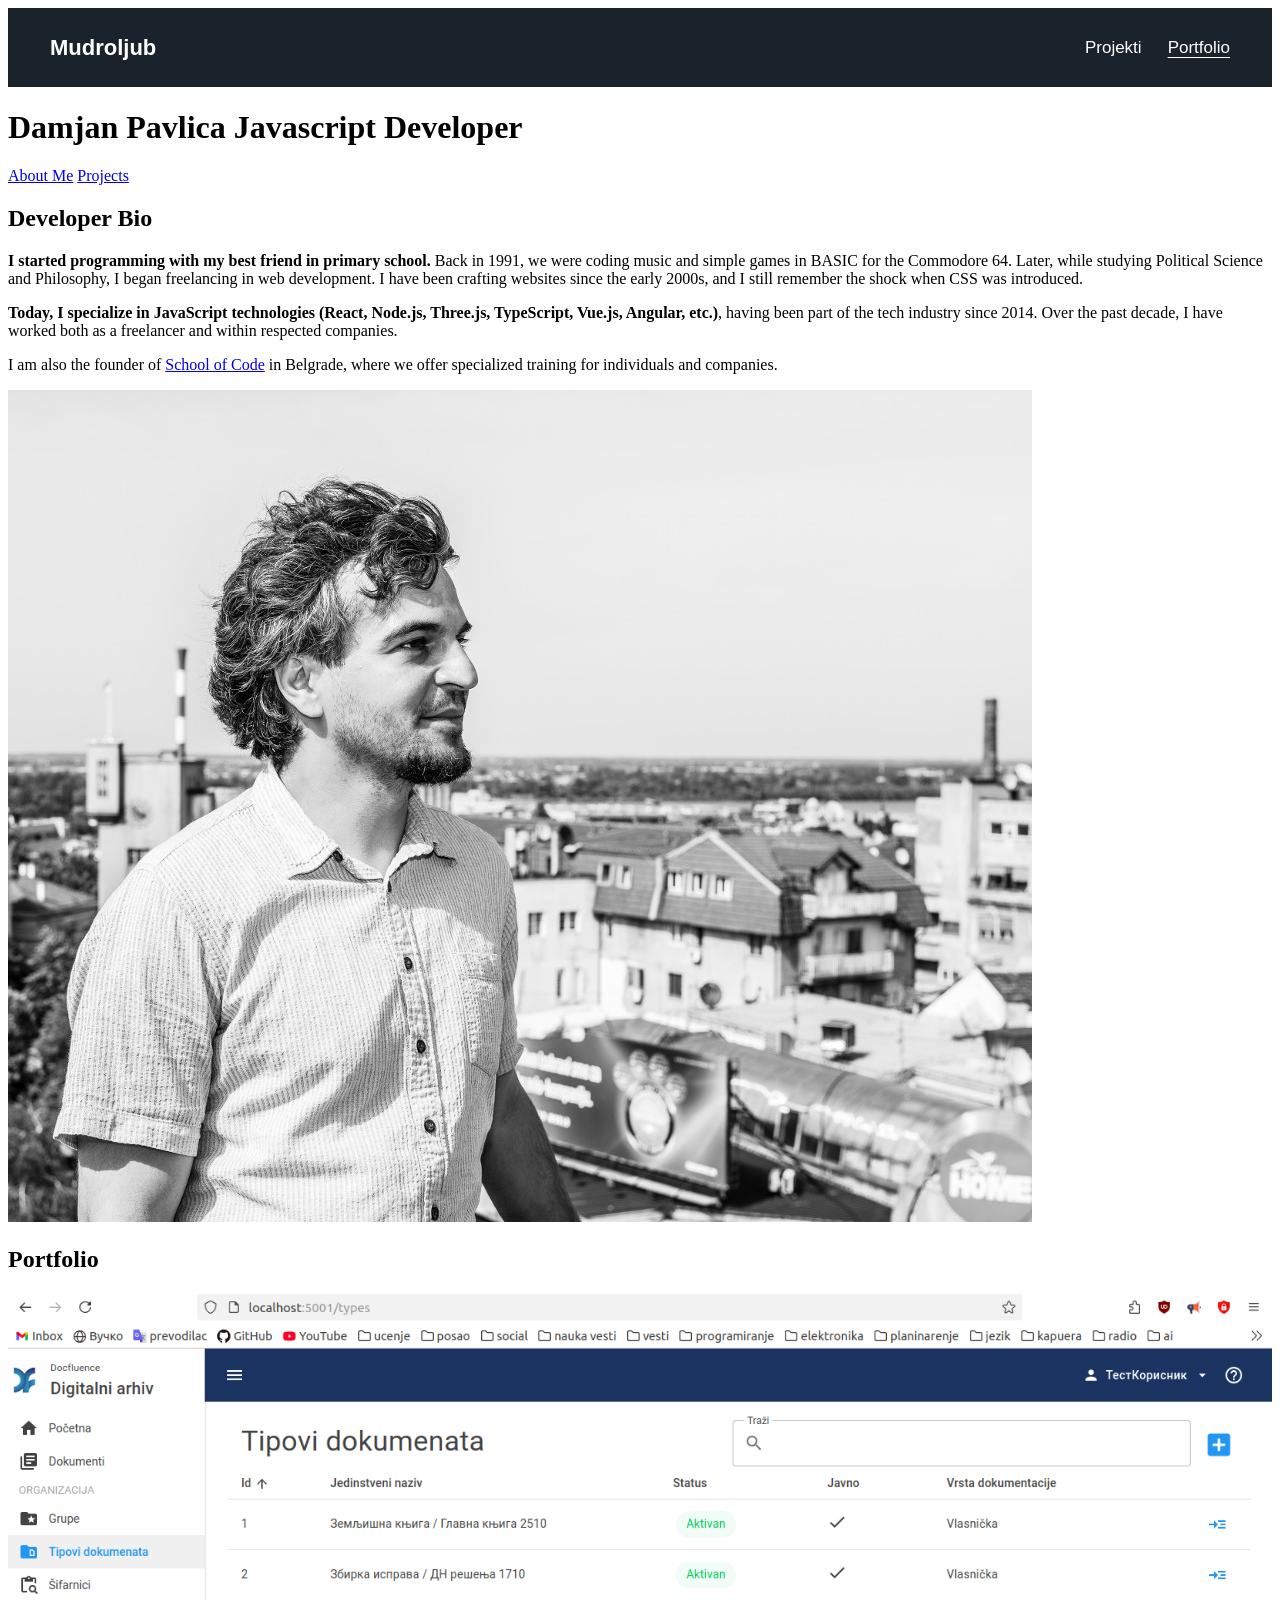
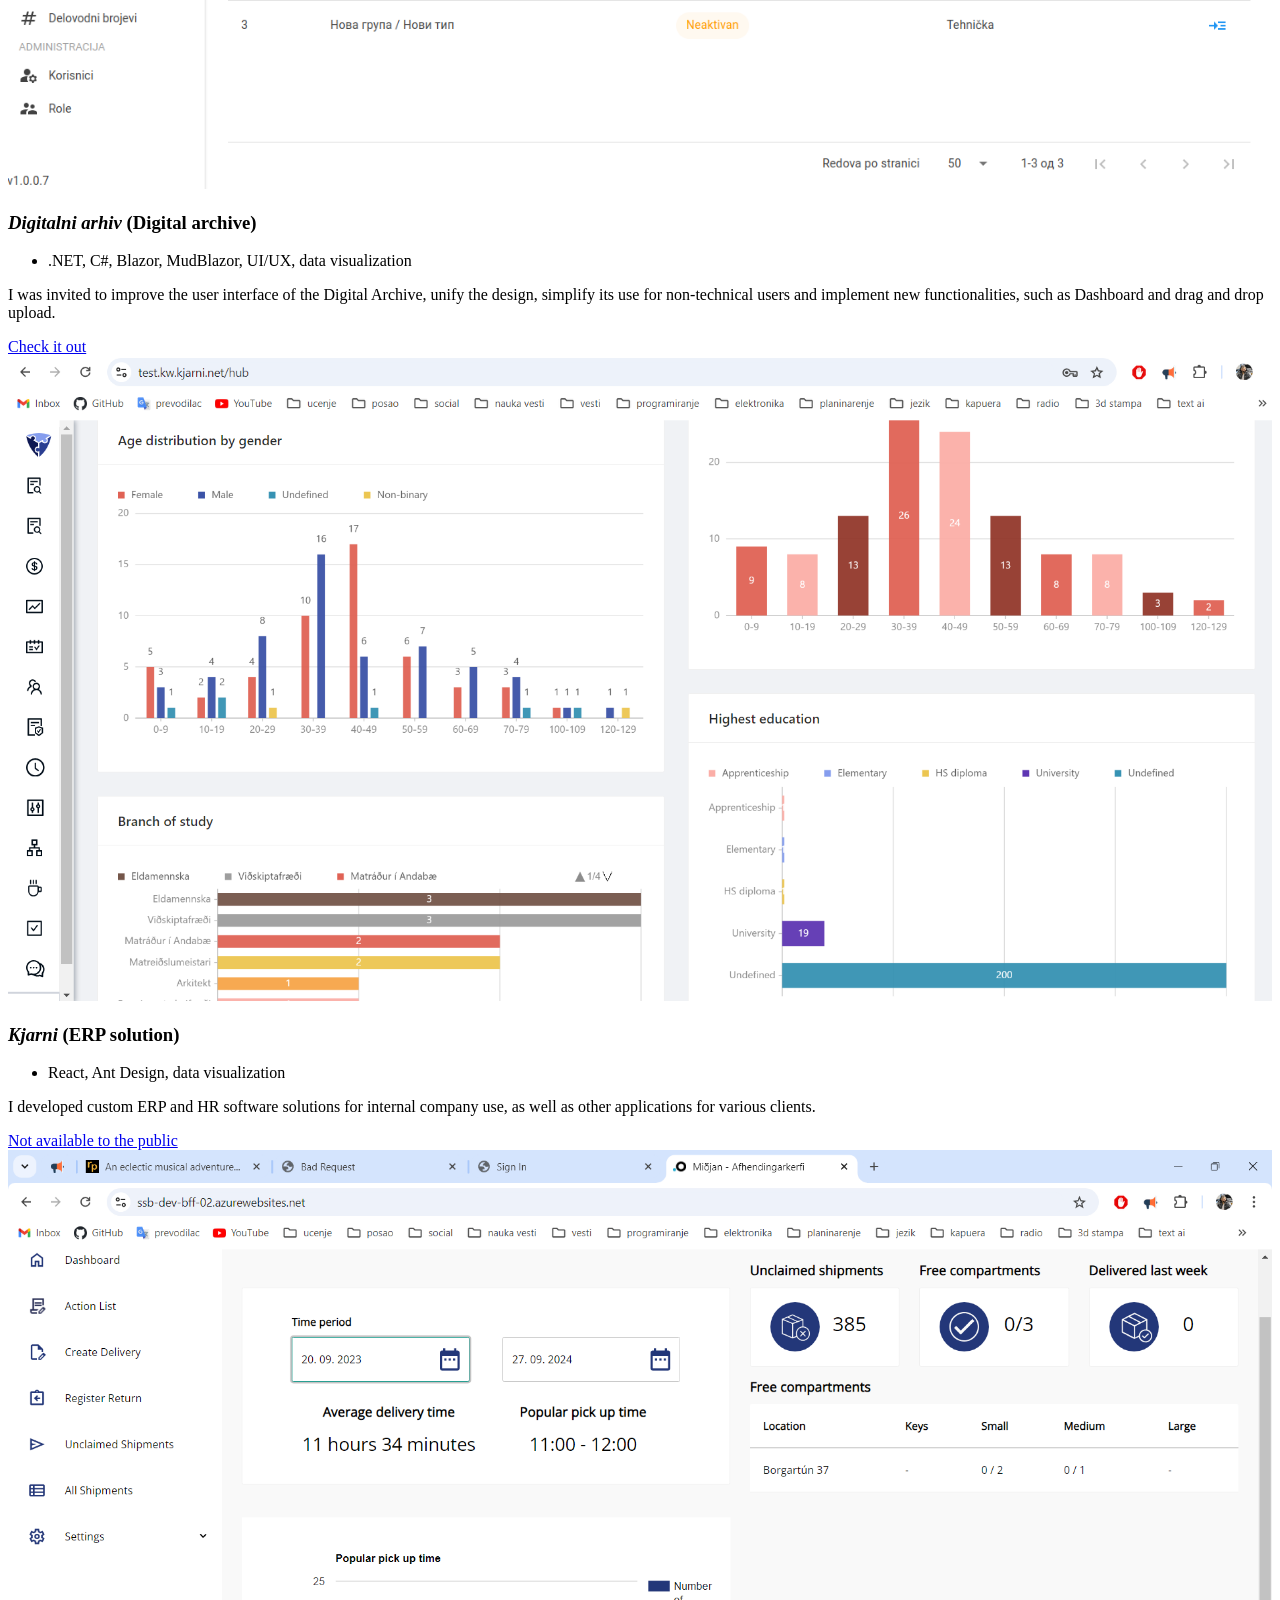
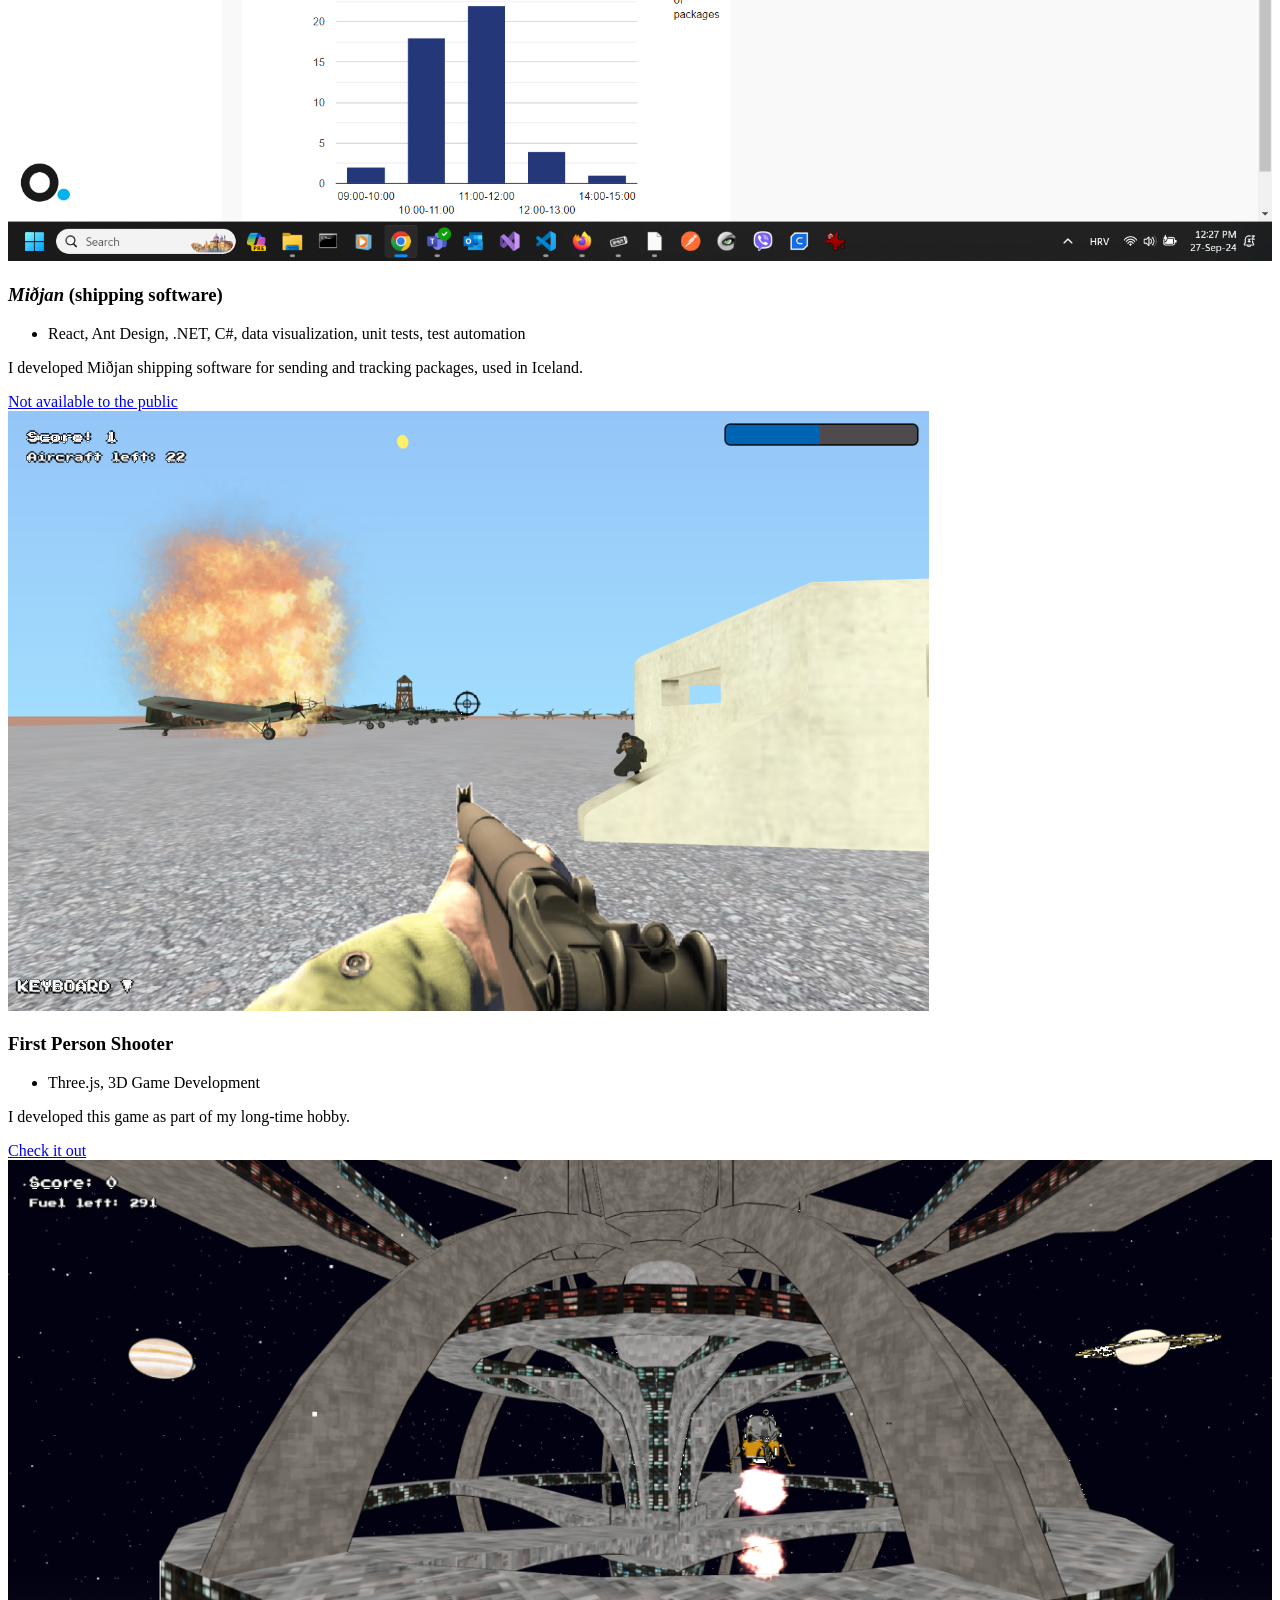
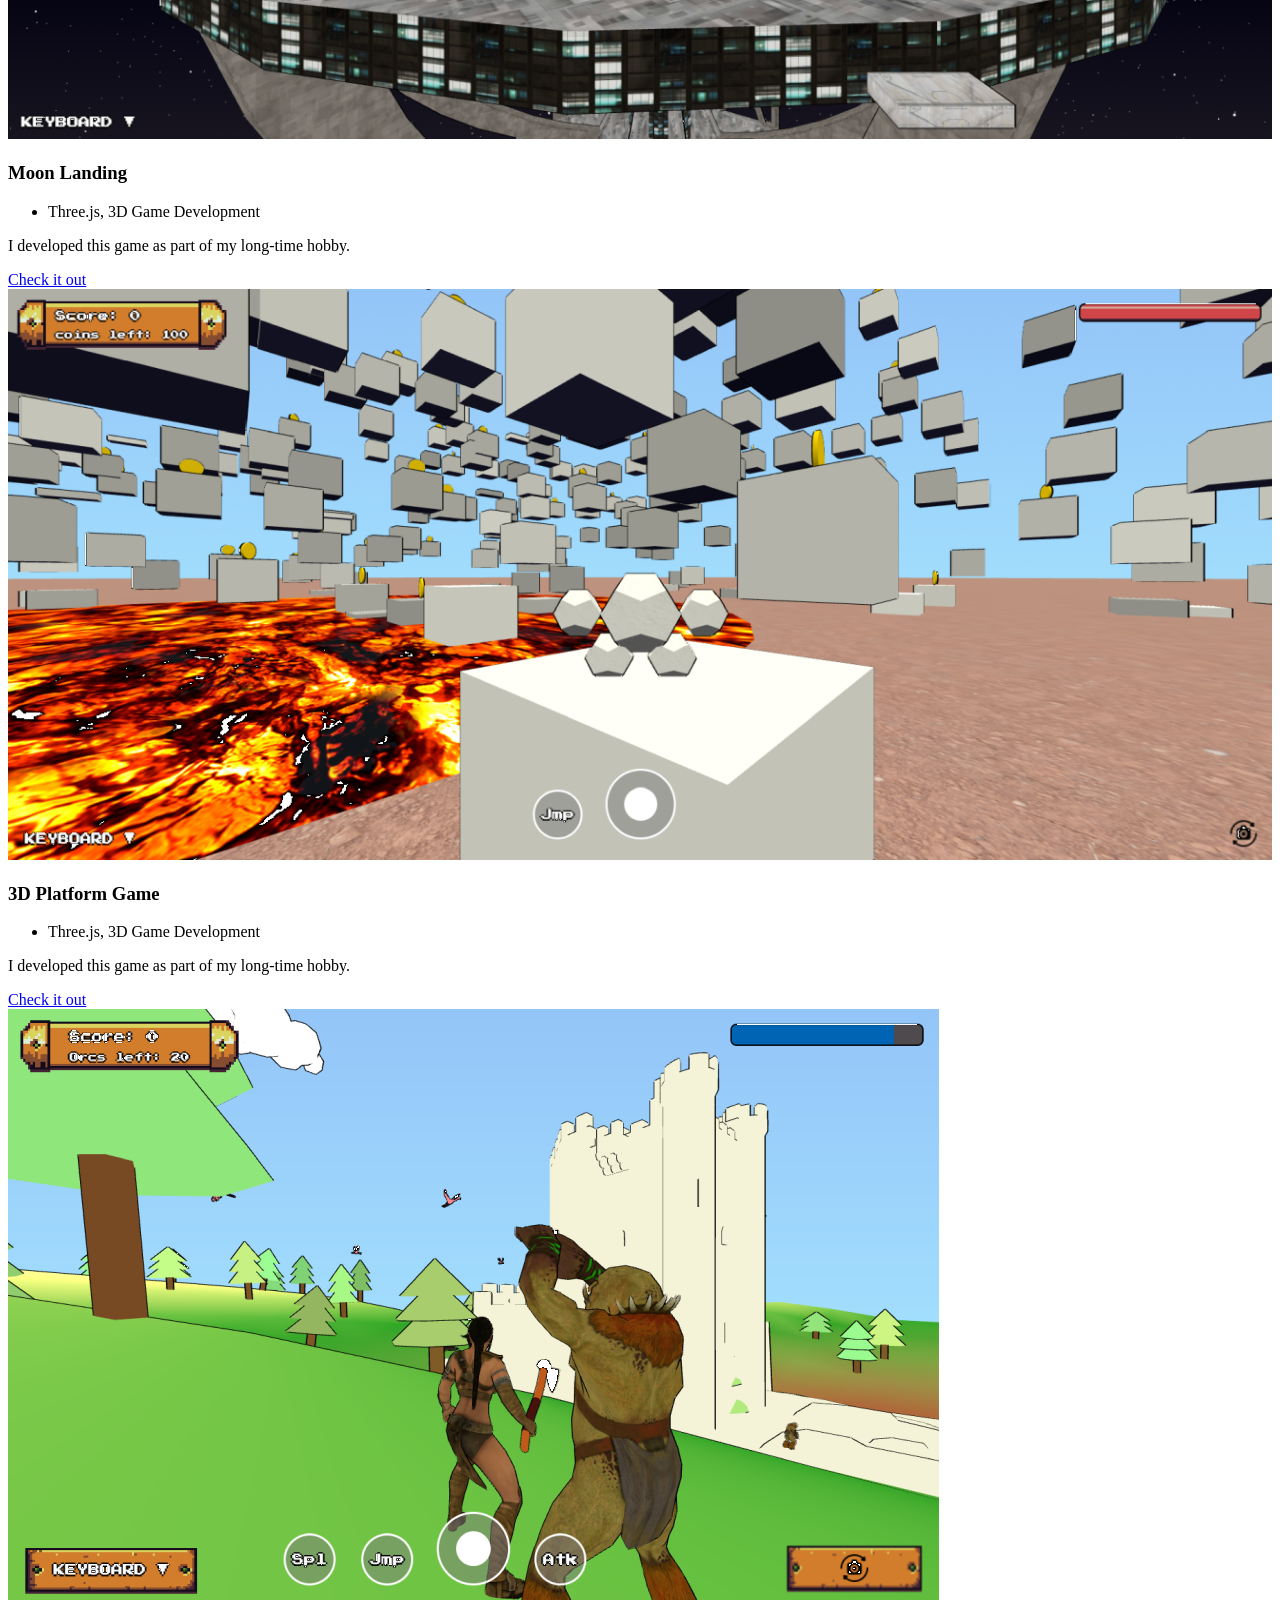
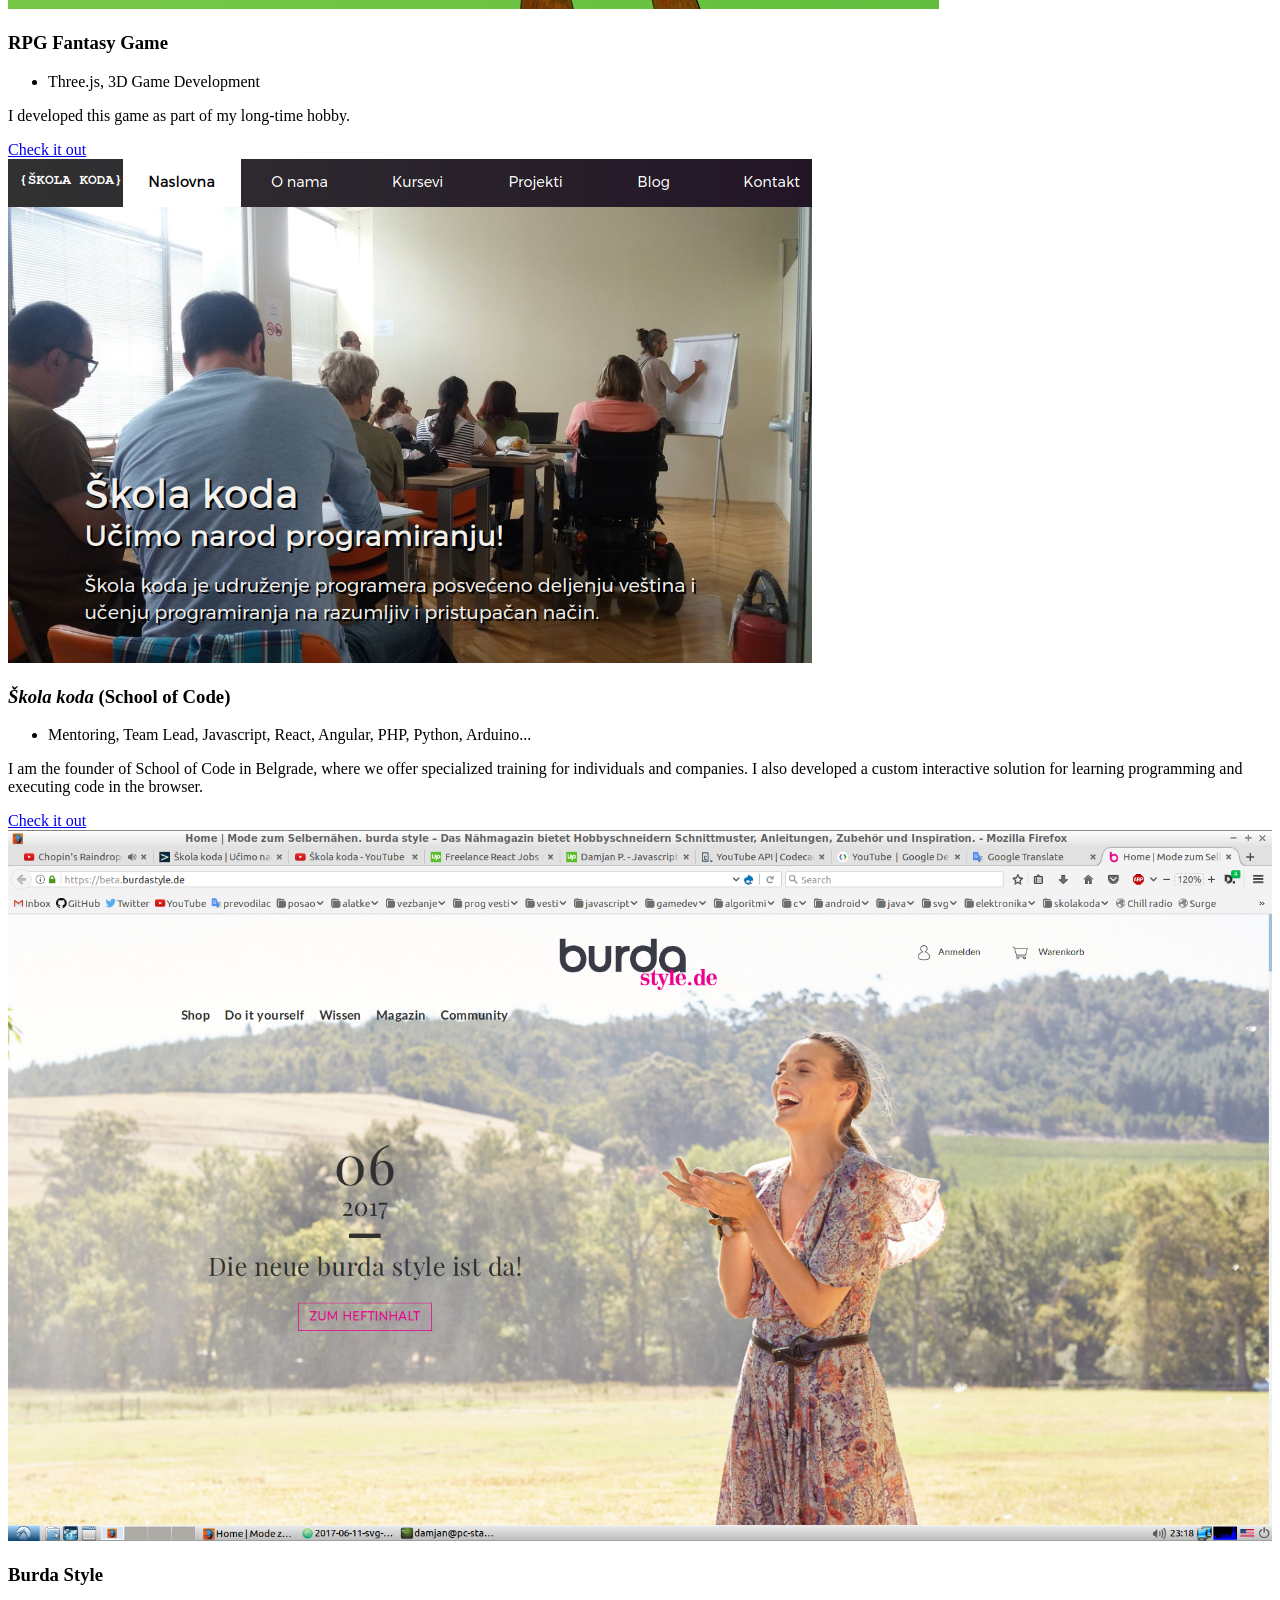
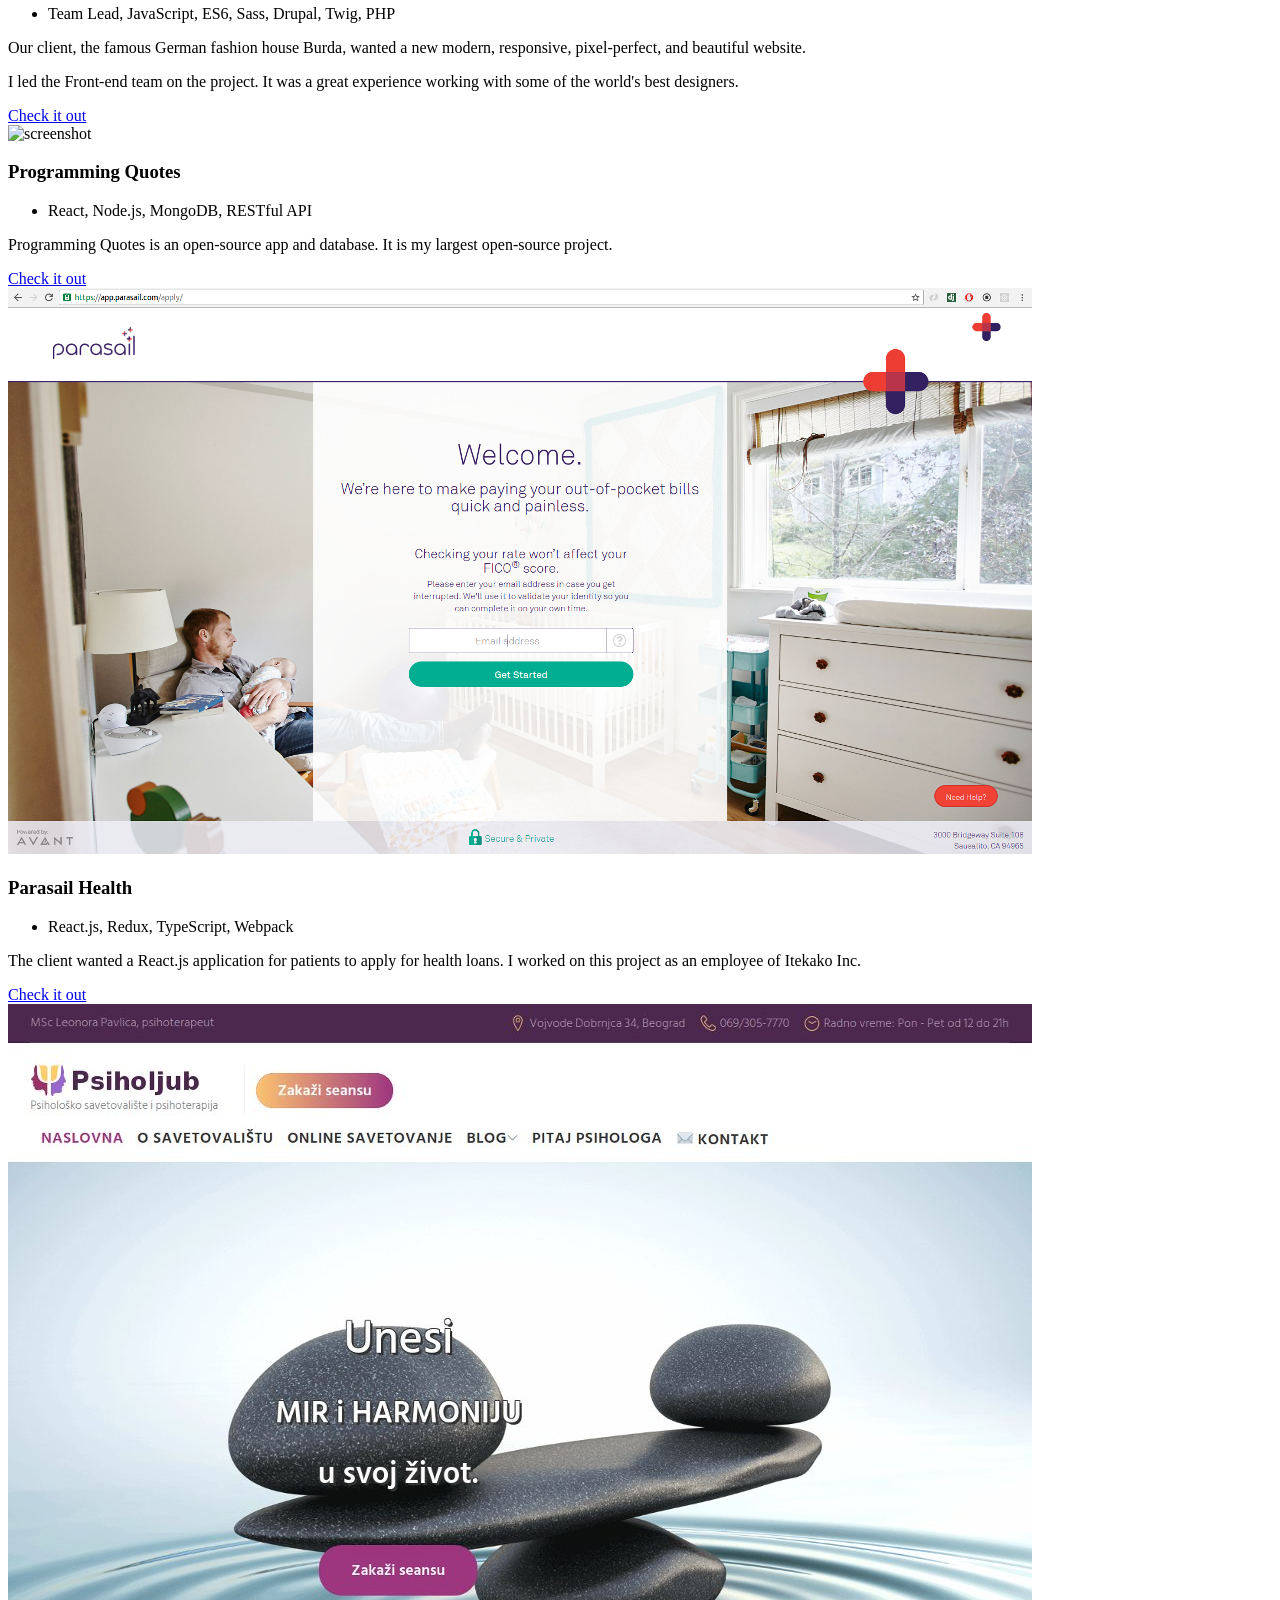
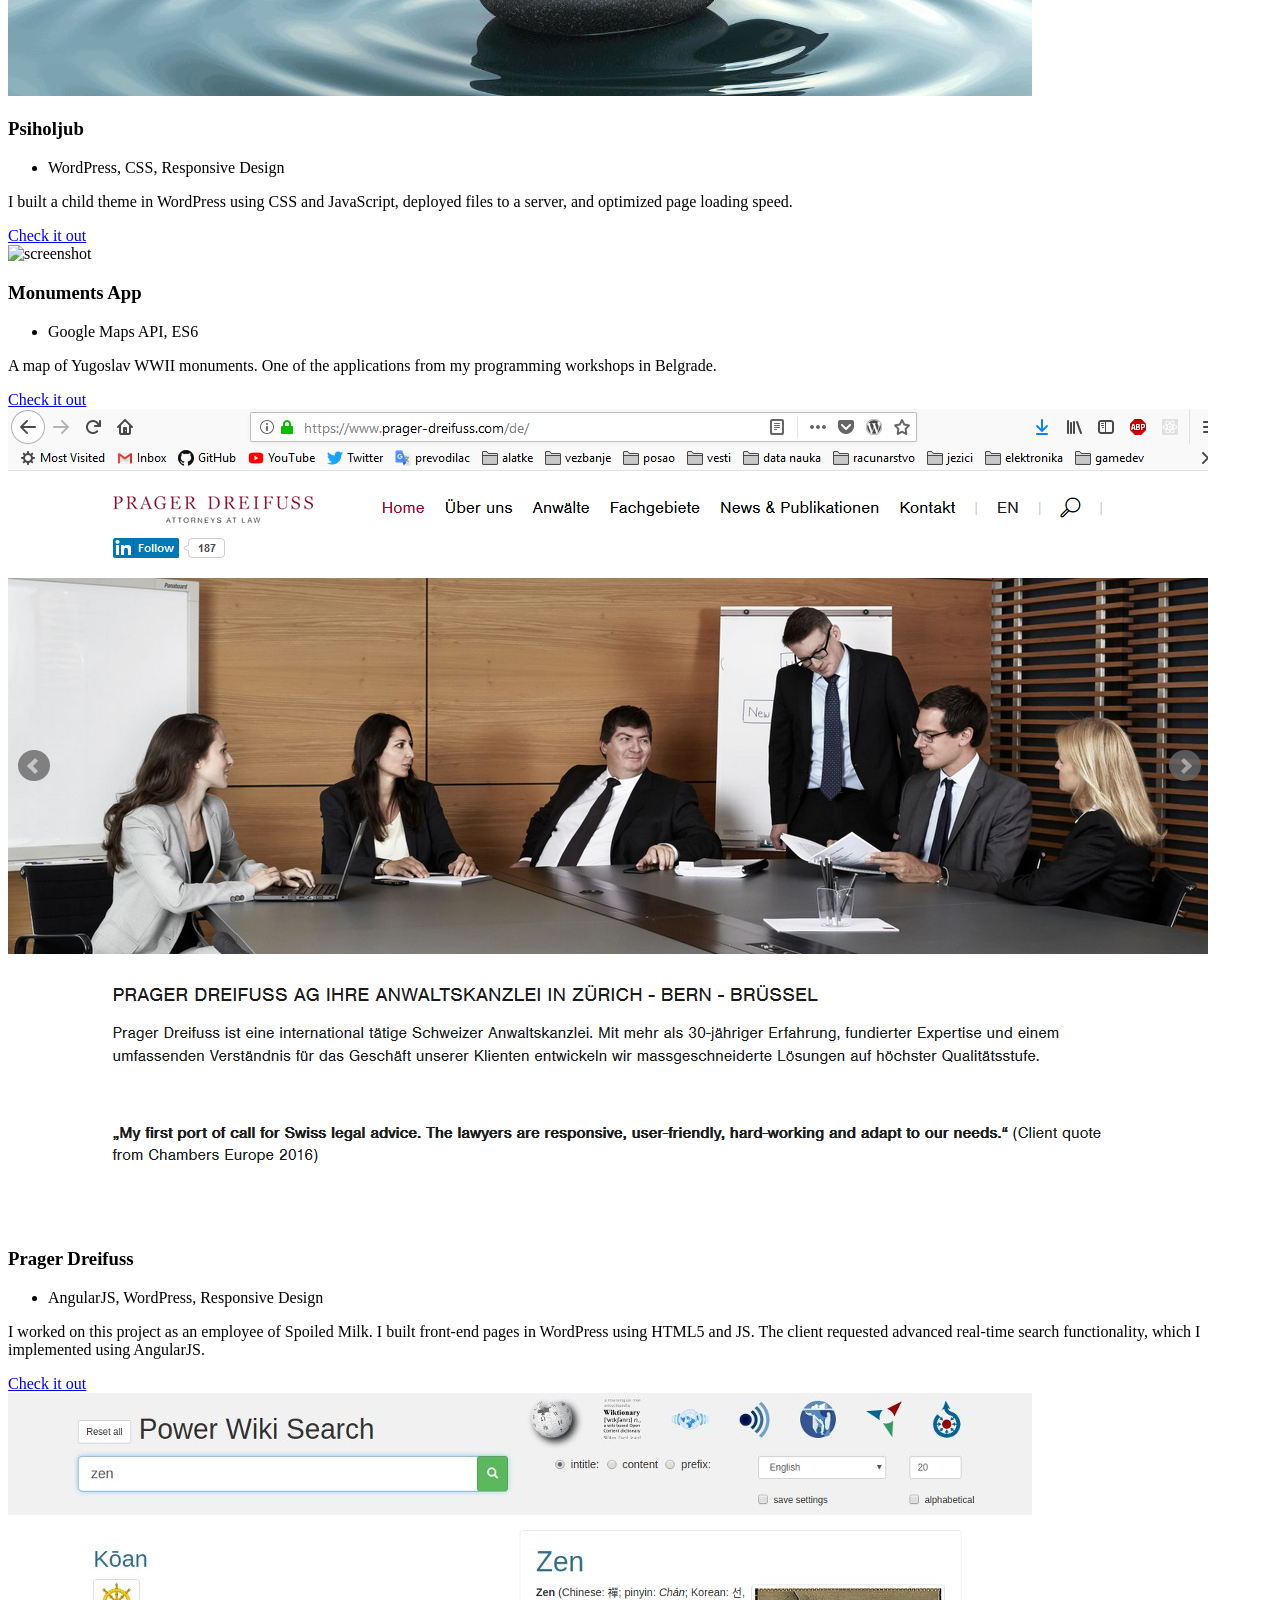
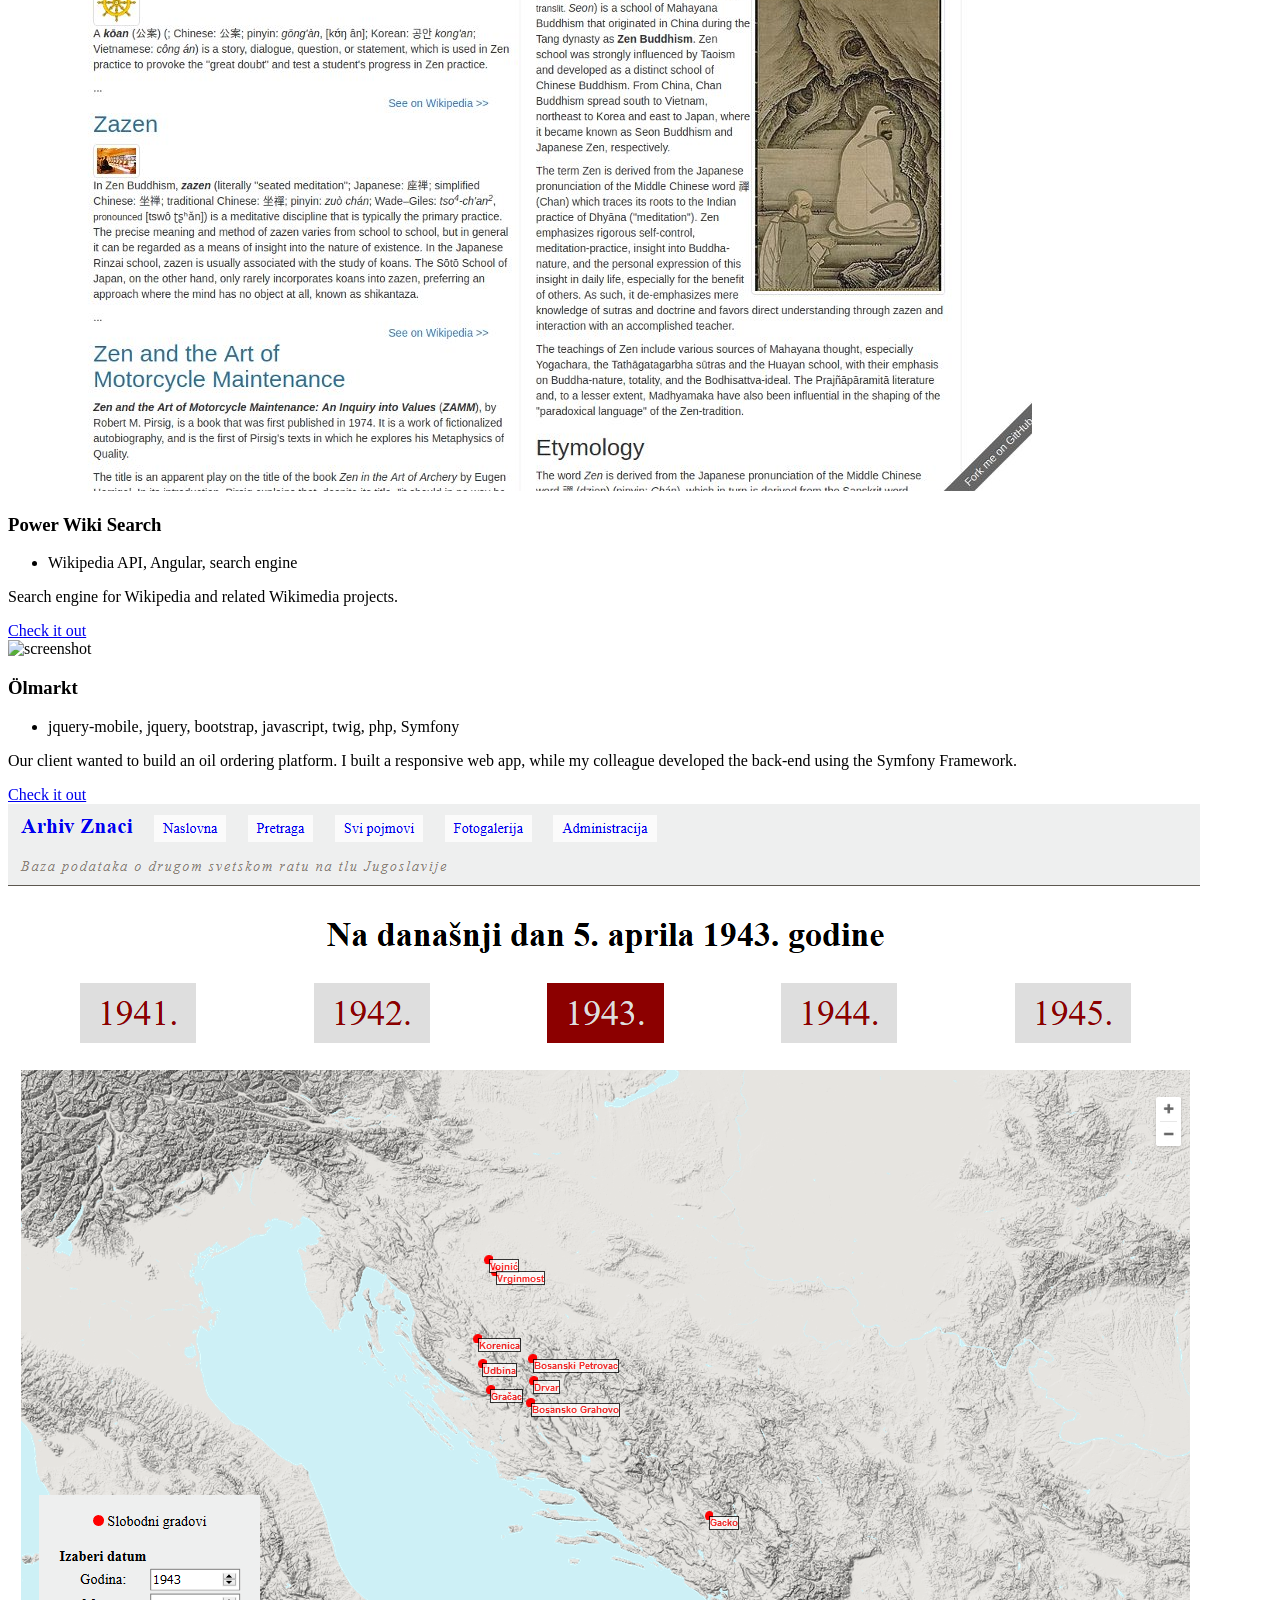
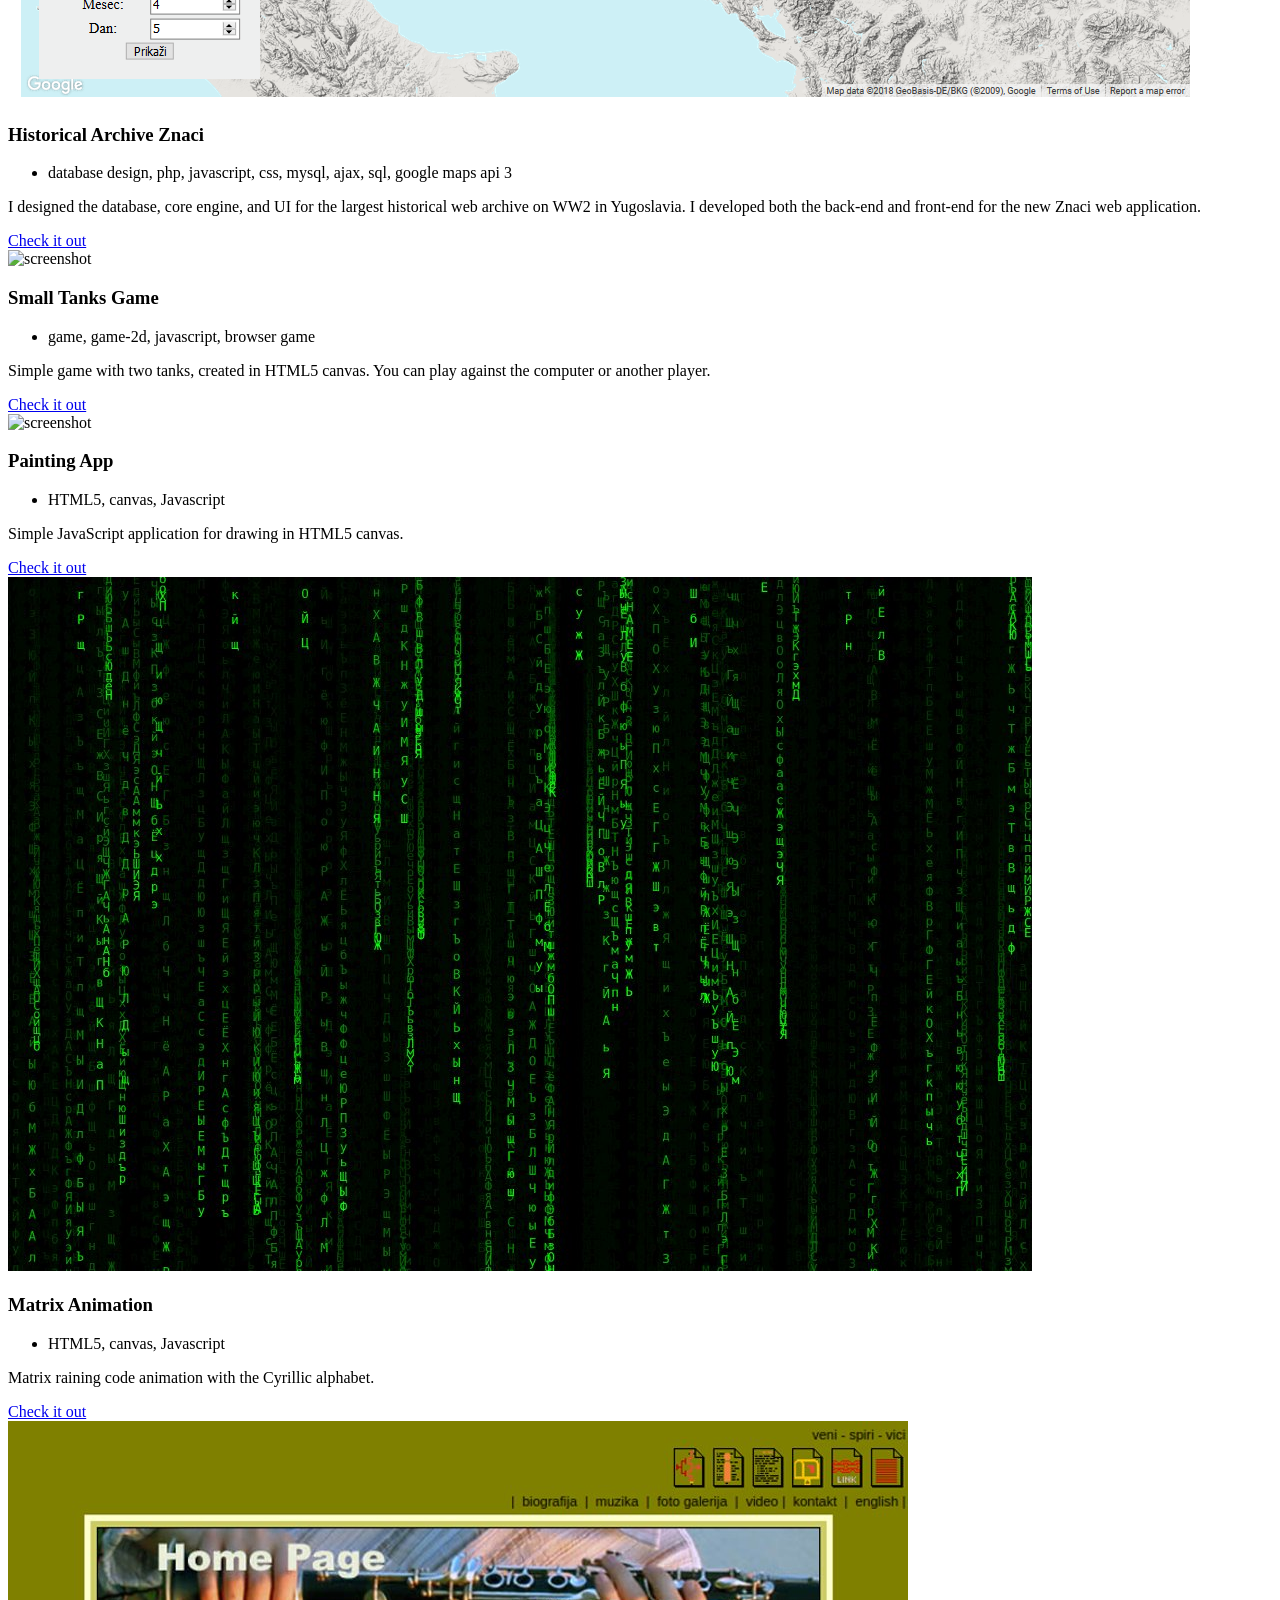
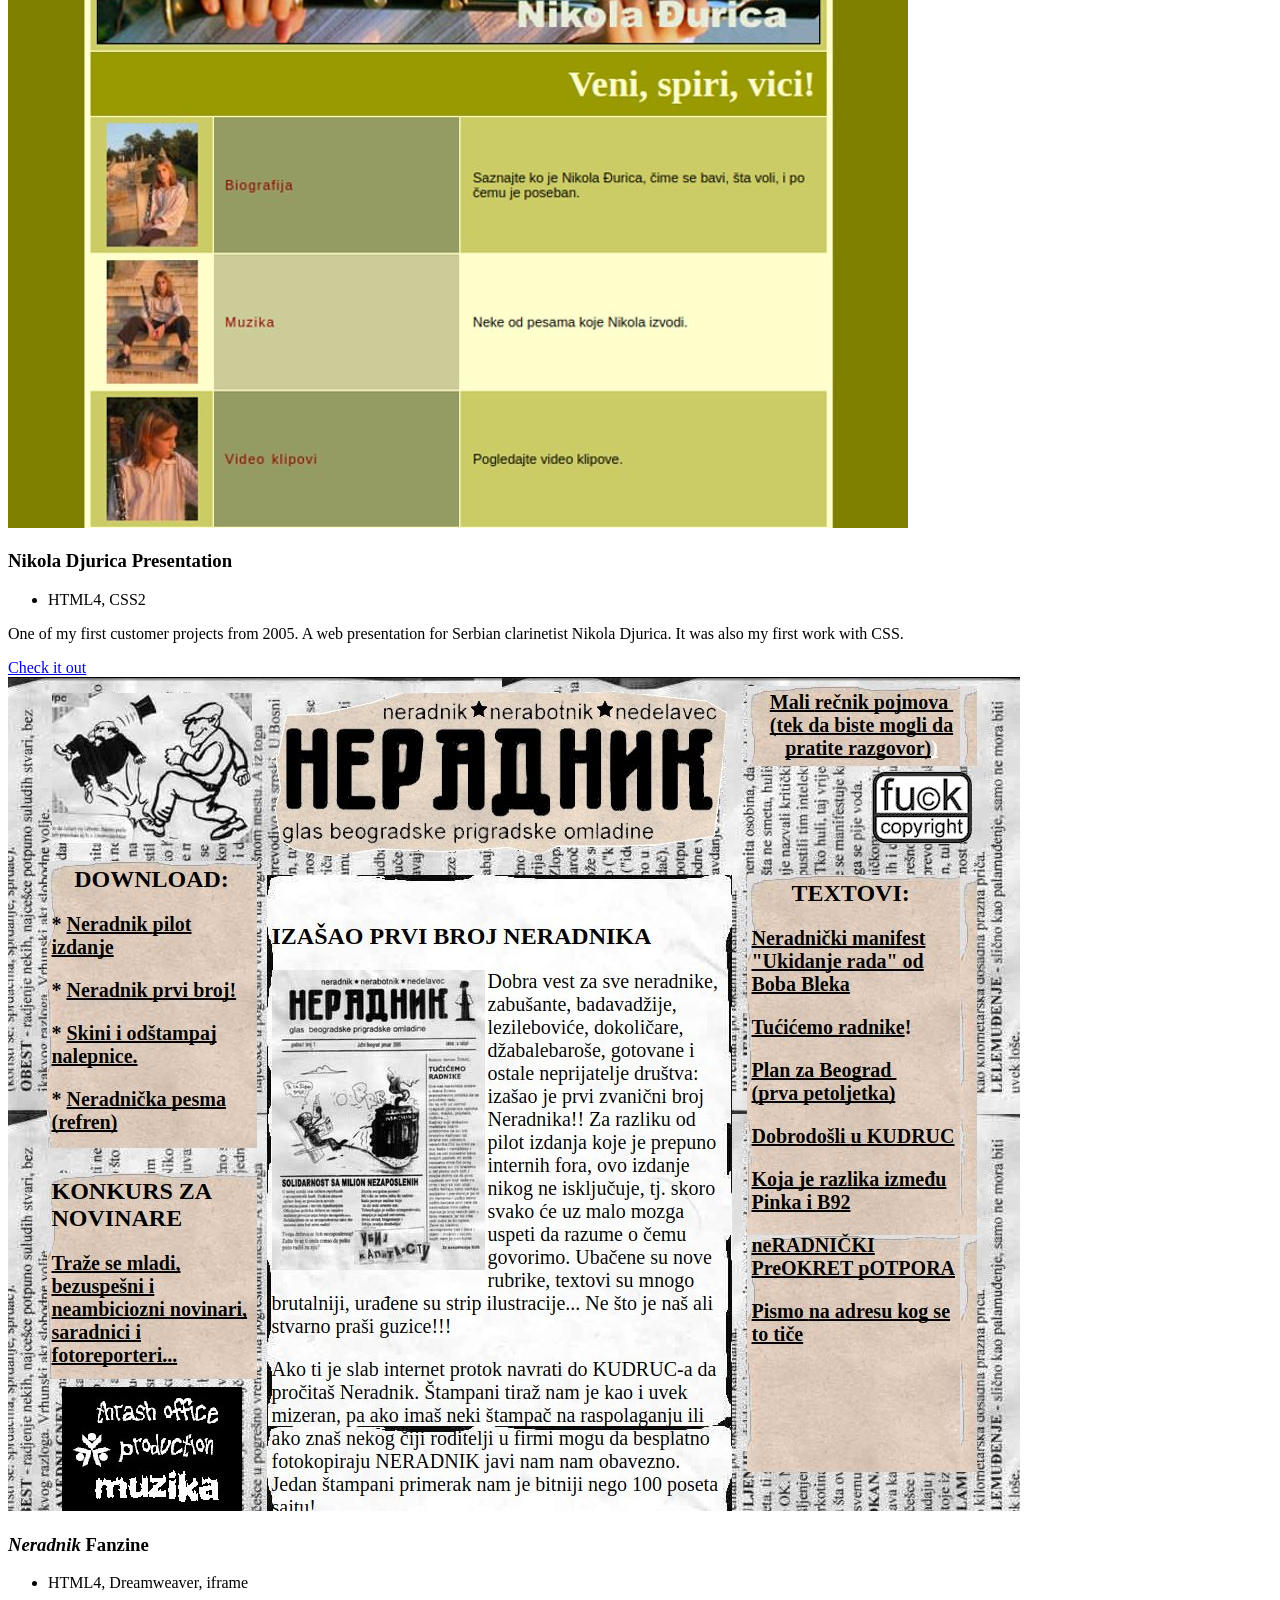
==== portfolio.html @ 50acb92e "pomalo" ====
<!DOCTYPE html>
<html lang="en">
<head>
  <meta charset="utf-8">
  <meta http-equiv="X-UA-Compatible" content="IE=edge">
  <meta name="viewport" content="width=device-width, initial-scale=1">
  <meta property="og:image" content="screen.jpg" />

  <title>Damjan Pavlica portfolio</title>
  <meta name="description" content="Damjan Pavlica Web Developer portfolio">

  <link rel="stylesheet" href="assets/css/main.css">
  <link rel="stylesheet" href="assets/css/site.css">
</head>
<body>
  <a class="skip-link" href="#about">Skip to content</a>
  <header class="site-header">
    <div class="header-inner">
      <a class="site-name" href="index.html">Mudroljub</a>
      <nav aria-label="Glavna navigacija">
        <a href="index.html">Projekti</a>
        <a href="portfolio.html" aria-current="page">Portfolio</a>
      </nav>
    </div>
  </header>
<div id="particles-js">
  <div class="header">
      <h1>
        <span class="site-title">Damjan Pavlica</span>
        <span class="site-description">Javascript Developer</span>
      </h1>
      <div class="header-icons">
        <a aria-label="Send email" href="mailto:mudroljub&#64;gmail.com"><i class="icon fa fa-envelope"></i></a>
        <a aria-label="Linkedin profile" target="_blank" href="https://www.linkedin.com/in/damjanpavlica/" rel="noopener noreferrer"><i class="icon fa fa-linkedin" aria-hidden="true"></i></a>
        <a aria-label="My Github" target="_blank" href="https://github.com/mudroljub" rel="noopener noreferrer"><i class="icon fa fa-github-alt" aria-hidden="true"></i></a>
      </div>
      <div class="header-links">
        <a class="link" href="#about" data-scroll>About Me</a>
        <a class="link" href="#projects" data-scroll>Projects</a>
      </div>
  </div>
  <a class="down" href="#about" data-scroll><i class="icon fa fa-chevron-down" aria-hidden="true"></i></a>
</div>
<section id="about">
<div class="user-details">
  <h1>Developer Bio</h1>

  <p><b>I started programming with my best friend in primary school.</b> Back in 1991, we were coding music and simple games in BASIC for the Commodore 64. Later, while studying Political Science and Philosophy, I began freelancing in web development. I have been crafting websites since the early 2000s, and I still remember the shock when CSS was introduced.</p>

  <p><b>Today, I specialize in JavaScript technologies (React, Node.js, Three.js, TypeScript, Vue.js, Angular, etc.)</b>, having been part of the tech industry since 2014. Over the past decade, I have worked both as a freelancer and within respected companies.</p>

  <p>I am also the founder of <a href="https://skolakoda.github.io/" target="_blank" rel="noopener noreferrer">School of Code</a> in Belgrade, where we offer specialized training for individuals and companies.</p>

  <img class="img-about" alt="Damjan Pavlica" src="assets/img/damjan-pavlica.jpg" />
</div>
</section>
<section id="projects">
<div class="user-details">
  <h1>Portfolio</h1>
  <style>
    img {
      max-width: 100%;
    }
  </style>
</div>

<div class="user-projects">
  <div class="images-left">
    <img alt="screenshot" src="assets/img/digitalni-arhiv.png" />
  </div>
  <div class="contents-right">
    <h3><i>Digitalni arhiv</i> (Digital archive)</h3>
    <ul>
      <li>.NET, C#, Blazor, MudBlazor, UI/UX, data visualization</li>
    </ul>
    <p>I was invited to improve the user interface of the Digital Archive, unify the design, simplify its use for non-technical users and implement new functionalities, such as Dashboard and drag and drop upload.</p>
    <a class="project-link" href="#">Check it out</a>
  </div>
</div>

<div class="user-projects">
  <div class="images-right">
    <img alt="screenshot" src="assets/img/kjarni.png" />
  </div>
  <div class="contents">
    <h3><i>Kjarni</i> (ERP solution)</h3>
    <ul>
      <li>React, Ant Design, data visualization</li>
    </ul>
    <p>I developed custom ERP and HR software solutions for internal company use, as well as other applications for various clients.</p>
    <a class="project-link" href="https://docfluence.azurewebsites.net/" target="_blank" rel="noopener noreferrer">Not available to the public</a>
  </div>
</div>

<div class="user-projects">
  <div class="images-left">
    <img alt="screenshot" src="assets/img/midjan.png" />
  </div>
  <div class="contents-right">
    <h3><i>Miðjan</i> (shipping software)</h3>
    <ul>
      <li>React, Ant Design, .NET, C#, data visualization, unit tests, test automation</li>
    </ul>
    <p>I developed Miðjan shipping software for sending and tracking packages, used in Iceland.</p>
    <a class="project-link" href="#">Not available to the public</a>
  </div>
</div>

<div class="user-projects">
  <div class="images-right">
    <img alt="screenshot" src="assets/img/fps-airport.png" />
  </div>
  <div class="contents">
    <h3>First Person Shooter</h3>
    <ul>
      <li>Three.js, 3D Game Development</li>
    </ul>
    <p>I developed this game as part of my long-time hobby.</p>
    <a class="project-link" href="https://create-3d-worlds.github.io/examples/80-scenes/fps-airport/" target="_blank" rel="noopener noreferrer">Check it out</a>
  </div>
</div>

<div class="user-projects">
  <div class="images-left">
    <img alt="screenshot" src="assets/img/moon-landing.png" />
  </div>
  <div class="contents-right">
    <h3>Moon Landing</h3>
    <ul>
      <li>Three.js, 3D Game Development</li>
    </ul>
    <p>I developed this game as part of my long-time hobby.</p>
    <a class="project-link" href="https://create-3d-worlds.github.io/examples/80-scenes/moon-landing/" target="_blank" rel="noopener noreferrer">Check it out</a>
  </div>
</div>

<div class="user-projects">
  <div class="images-right">
    <img alt="screenshot" src="assets/img/random-boxes.png" />
  </div>
  <div class="contents">
    <h3>3D Platform Game</h3>
    <ul>
      <li>Three.js, 3D Game Development</li>
    </ul>
    <p>I developed this game as part of my long-time hobby.</p>
    <a class="project-link" href="https://create-3d-worlds.github.io/examples/80-scenes/random-boxes/" target="_blank" rel="noopener noreferrer">Check it out</a>
  </div>
</div>

<div class="user-projects">
  <div class="images-left">
    <img alt="screenshot" src="assets/img/rpg-fantasy.png" />
  </div>
  <div class="contents-right">
    <h3>RPG Fantasy Game</h3>
    <ul>
      <li>Three.js, 3D Game Development</li>
    </ul>
    <p>I developed this game as part of my long-time hobby.</p>
    <a class="project-link" href="https://create-3d-worlds.github.io/examples/80-scenes/rpg-fantasy/" target="_blank" rel="noopener noreferrer">Check it out</a>
  </div>
</div>

<div class="user-projects">
  <div class="images-right">
    <img alt="screenshot" src="assets/img/skola-koda.png" />
  </div>
  <div class="contents">
    <h3><i>Škola koda</i> (School of Code)</h3>
    <ul>
      <li>Mentoring, Team Lead, Javascript, React, Angular, PHP, Python, Arduino...</li>
    </ul>
    <p>I am the founder of School of Code in Belgrade, where we offer specialized training for individuals and companies. I also developed a custom interactive solution for learning programming and executing code in the browser.</p>
    <a class="project-link" href="https://skolakoda.github.io/" target="_blank" rel="noopener noreferrer">Check it out</a>
  </div>
</div>

<div class="user-projects">
  <div class="images-left">
    <img alt="screenshot" src="assets/img/burda2.png" />
  </div>
  <div class="contents-right">
    <h3>Burda Style</h3>
    <ul>
      <li>Team Lead, JavaScript, ES6, Sass, Drupal, Twig, PHP</li>
    </ul>
    <p>Our client, the famous German fashion house Burda, wanted a new modern, responsive, pixel-perfect, and beautiful website.</p>
    <p>I led the Front-end team on the project. It was a great experience working with some of the world's best designers.</p>
    <a class="project-link" href="https://www.burdastyle.de/" target="_blank" rel="noopener noreferrer">Check it out</a>
  </div>
</div>

<div class="user-projects">
  <div class="images-right">
    <img alt="screenshot" src="https://raw.githubusercontent.com/skolakoda/programming-quotes/master/screen.png" />
  </div>
  <div class="contents">
    <h3>Programming Quotes</h3>
    <ul>
      <li>React, Node.js, MongoDB, RESTful API</li>
    </ul>
    <p>Programming Quotes is an open-source app and database. It is my largest open-source project.</p>
    <a class="project-link" href="https://skolakoda.github.io/programming-quotes/" target="_blank" rel="noopener noreferrer">Check it out</a>
  </div>
</div>

<div class="user-projects">
  <div class="images-left">
    <img alt="screenshot" src="assets/img/parasail.png" />
  </div>
  <div class="contents-right">
    <h3>Parasail Health</h3>
    <ul>
      <li>React.js, Redux, TypeScript, Webpack</li>
    </ul>
    <p>The client wanted a React.js application for patients to apply for health loans. I worked on this project as an employee of Itekako Inc.</p>
    <a class="project-link" href="https://www.parasail.com/apply" target="_blank" rel="noopener noreferrer">Check it out</a>
  </div>
</div>

<div class="user-projects">
  <div class="images-right">
    <img alt="screenshot" src="assets/img/psiholjub.jpg" />
  </div>
  <div class="contents">
    <h3>Psiholjub</h3>
    <ul>
      <li>WordPress, CSS, Responsive Design</li>
    </ul>
    <p>I built a child theme in WordPress using CSS and JavaScript, deployed files to a server, and optimized page loading speed.</p>
    <a class="project-link" href="http://www.psiholjub.com/" target="_blank" rel="noopener noreferrer">Check it out</a>
  </div>
</div>

<div class="user-projects">
  <div class="images-left">
    <img alt="screenshot" src="https://raw.githubusercontent.com/skolakoda/spomenici/master/screen.png" />
  </div>
  <div class="contents-right">
    <h3>Monuments App</h3>
    <ul>
      <li>Google Maps API, ES6</li>
    </ul>
    <p>A map of Yugoslav WWII monuments. One of the applications from my programming workshops in Belgrade.</p>
    <a class="project-link" href="https://mudroljub.github.io/spomenici/" target="_blank" rel="noopener noreferrer">Check it out</a>
  </div>
</div>

<div class="user-projects">
  <div class="images-right">
    <img alt="screenshot" src="assets/img/prager.png" />
  </div>
  <div class="contents">
    <h3>Prager Dreifuss</h3>
    <ul>
      <li>AngularJS, WordPress, Responsive Design</li>
    </ul>
    <p>I worked on this project as an employee of Spoiled Milk. I built front-end pages in WordPress using HTML5 and JS. The client requested advanced real-time search functionality, which I implemented using AngularJS.</p>
    <a class="project-link" href="https://www.prager-dreifuss.com" target="_blank" rel="noopener noreferrer">Check it out</a>
  </div>
</div>

<div class="user-projects">
  <div class="images-left">
    <img alt="screenshot" src="assets/img/wiki-search.jpg" />
  </div>
  <div class="contents-right">
    <h3>Power Wiki Search</h3>
    <ul>
      <li>Wikipedia API, Angular, search engine</li>
    </ul>
    <p>Search engine for Wikipedia and related Wikimedia projects.</p>
    <a class="project-link" href="https://mudroljub.github.io/power-wiki-search" target="_blank" rel="noopener noreferrer">Check it out</a>
  </div>
</div>

<div class="user-projects">
  <div class="images-right">
    <img alt="screenshot" src="assets/img/oelmarkt.png" />
  </div>
  <div class="contents">
    <h3>Ölmarkt</h3>
    <ul>
      <li>jquery-mobile, jquery, bootstrap, javascript, twig, php, Symfony</li>
    </ul>
    <p>Our client wanted to build an oil ordering platform. I built a responsive web app, while my colleague developed the back-end using the Symfony Framework.</p>
    <a class="project-link" href="http://www.oelmarkt.ch/" target="_blank" rel="noopener noreferrer">Check it out</a>
  </div>
</div>

<div class="user-projects">
  <div class="images-left">
    <img alt="screenshot" src="assets/img/znaci.png" />
  </div>
  <div class="contents-right">
    <h3>Historical Archive Znaci</h3>
    <ul>
      <li>database design, php, javascript, css, mysql, ajax, sql, google maps api 3</li>
    </ul>
    <p>I designed the database, core engine, and UI for the largest historical web archive on WW2 in Yugoslavia. I developed both the back-end and front-end for the new Znaci web application.</p>
    <a class="project-link" href="https://znaci.org/na-danasnji-dan.php" target="_blank" rel="noopener noreferrer">Check it out</a>
  </div>
</div>

<div class="user-projects">
  <div class="images-right">
    <img alt="screenshot" src="https://raw.githubusercontent.com/mudroljub/tenkici/master/screen.png" />
  </div>
  <div class="contents">
    <h3>Small Tanks Game</h3>
    <ul>
      <li>game, game-2d, javascript, browser game</li>
    </ul>
    <p>Simple game with two tanks, created in HTML5 canvas. You can play against the computer or another player.</p>
    <a class="project-link" href="https://mudroljub.github.io/tenkici/" target="_blank" rel="noopener noreferrer">Check it out</a>
  </div>
</div>

<div class="user-projects">
  <div class="images-left">
    <img alt="screenshot" src="https://raw.githubusercontent.com/mudroljub/bojanka/master/screen.jpg" />
  </div>
  <div class="contents-right">
    <h3>Painting App</h3>
    <ul>
      <li>HTML5, canvas, Javascript</li>
    </ul>
    <p>Simple JavaScript application for drawing in HTML5 canvas.</p>
    <a class="project-link" href="http://mudroljub.github.io/bojanka/" target="_blank" rel="noopener noreferrer">Check it out</a>
  </div>
</div>

<div class="user-projects">
  <div class="images-right">
    <img alt="screenshot" src="assets/img/matrix.jpg" />
  </div>
  <div class="contents-right">
    <h3>Matrix Animation</h3>
    <ul>
      <li>HTML5, canvas, Javascript</li>
    </ul>
    <p>Matrix raining code animation with the Cyrillic alphabet.</p>
    <a class="project-link" href="https://mudroljub.github.io/cyrillic-matrix/" target="_blank" rel="noopener noreferrer">Check it out</a>
  </div>
</div>

<div class="user-projects">
  <div class="images-left">
    <img alt="screenshot" src="assets/img/djurica.jpg" />
  </div>
  <div class="contents-right">
    <h3>Nikola Djurica Presentation</h3>
    <ul>
      <li>HTML4, CSS2</li>
    </ul>
    <p>One of my first customer projects from 2005. A web presentation for Serbian clarinetist Nikola Djurica. It was also my first work with CSS.</p>
    <a class="project-link" href="https://web.archive.org/web/20050404131351/http://www.nikoladjurica.com:80/" target="_blank" rel="noopener noreferrer">Check it out</a>
  </div>
</div>

<div class="user-projects">
  <div class="images-right">
    <img alt="screenshot" src="assets/img/neradnik.jpg" />
  </div>
  <div class="contents">
    <h3><i>Neradnik</i> Fanzine</h3>
    <ul>
      <li>HTML4, Dreamweaver, iframe</li>
    </ul>
    <p>One of my early websites, the youth magazine Neradnik from 2004.</p>
    <a class="project-link" href="https://web.archive.org/web/20041211233012/http://neradnik.co.sr/" target="_blank" rel="noopener noreferrer">Check it out</a>
  </div>
</div>

<div class="user-projects">
  <div class="images-left">
    <img alt="Grupa dobre volje logo" src="assets/img/grupa-dobre-volje.jpg" />
  </div>
  <div class="contents-right">
    <h3><i>Grupa dobre volje</i> (2004)</h3>
    <ul>
      <li>HTML, GeoCities</li>
    </ul>
    <p>One of my early websites from 2004, built for Grupa dobre volje, a Belgrade collective of artists, activists, and musicians.</p>
    <a class="project-link" href="https://web.archive.org/web/20050206055026/http://geocities.com/grupa_dobre_volje/" target="_blank" rel="noopener noreferrer">Check it out</a>
  </div>
</div>
</section>
<footer class="footer">
    <p>&copy; Damjan Pavlica · <a href="index.html">All projects</a></p>
    <p>Built with <span class="love">❤</span> using the <a href="https://github.com/nrandecker/particle" target="_blank" rel="noopener noreferrer">particle theme</a>.</p>
</footer>
<script src="https://cdn.jsdelivr.net/particles.js/2.0.0/particles.min.js"></script>
<script src="assets/js/sweet-scroll.min.js"></script>
<script src="assets/js/main.js"></script>
</body>
</html>
---- assets/css/site.css ----
:root {
  color-scheme: light;
  --ink: #1a222c;
  --text: #485c6e;
  --link: #195788;
  --surface: #edf2f6;
  --rule: #d9e1e8;
}

.skip-link {
  position: absolute;
  left: 20px;
  top: -100px;
  z-index: 2;
  padding: 8px 16px;
  background: white;
}
.skip-link:focus { top: 12px; }

.site-header, .site-header * { box-sizing: border-box; }
.site-header {
  background: var(--ink);
  color: #fff;
  font-family: "Trebuchet MS", Arial, sans-serif;
  font-size: 17px;
  line-height: 1.6;
}
.header-inner {
  width: min(1180px, calc(100% - 64px));
  margin-inline: auto;
  display: flex;
  align-items: center;
  justify-content: space-between;
  gap: 24px;
  padding-block: 22px;
}
.site-header a { color: #fff; text-underline-offset: 4px; }
.site-header .site-name { font-size: 22px; font-weight: 700; text-decoration: none; }
.site-header nav { display: flex; gap: 26px; flex-wrap: wrap; }
.site-header nav a { text-decoration: none; }
.site-header nav a:hover, .site-header nav a[aria-current] { text-decoration: underline; }
.site-header a:focus-visible, .skip-link:focus-visible { outline: 3px solid #ad5318; outline-offset: 5px; }

@media (max-width: 600px) {
  .header-inner { width: calc(100% - 36px); align-items: flex-start; flex-direction: column; gap: 12px; padding-block: 18px; }
  .site-header nav { gap: 22px; }
}
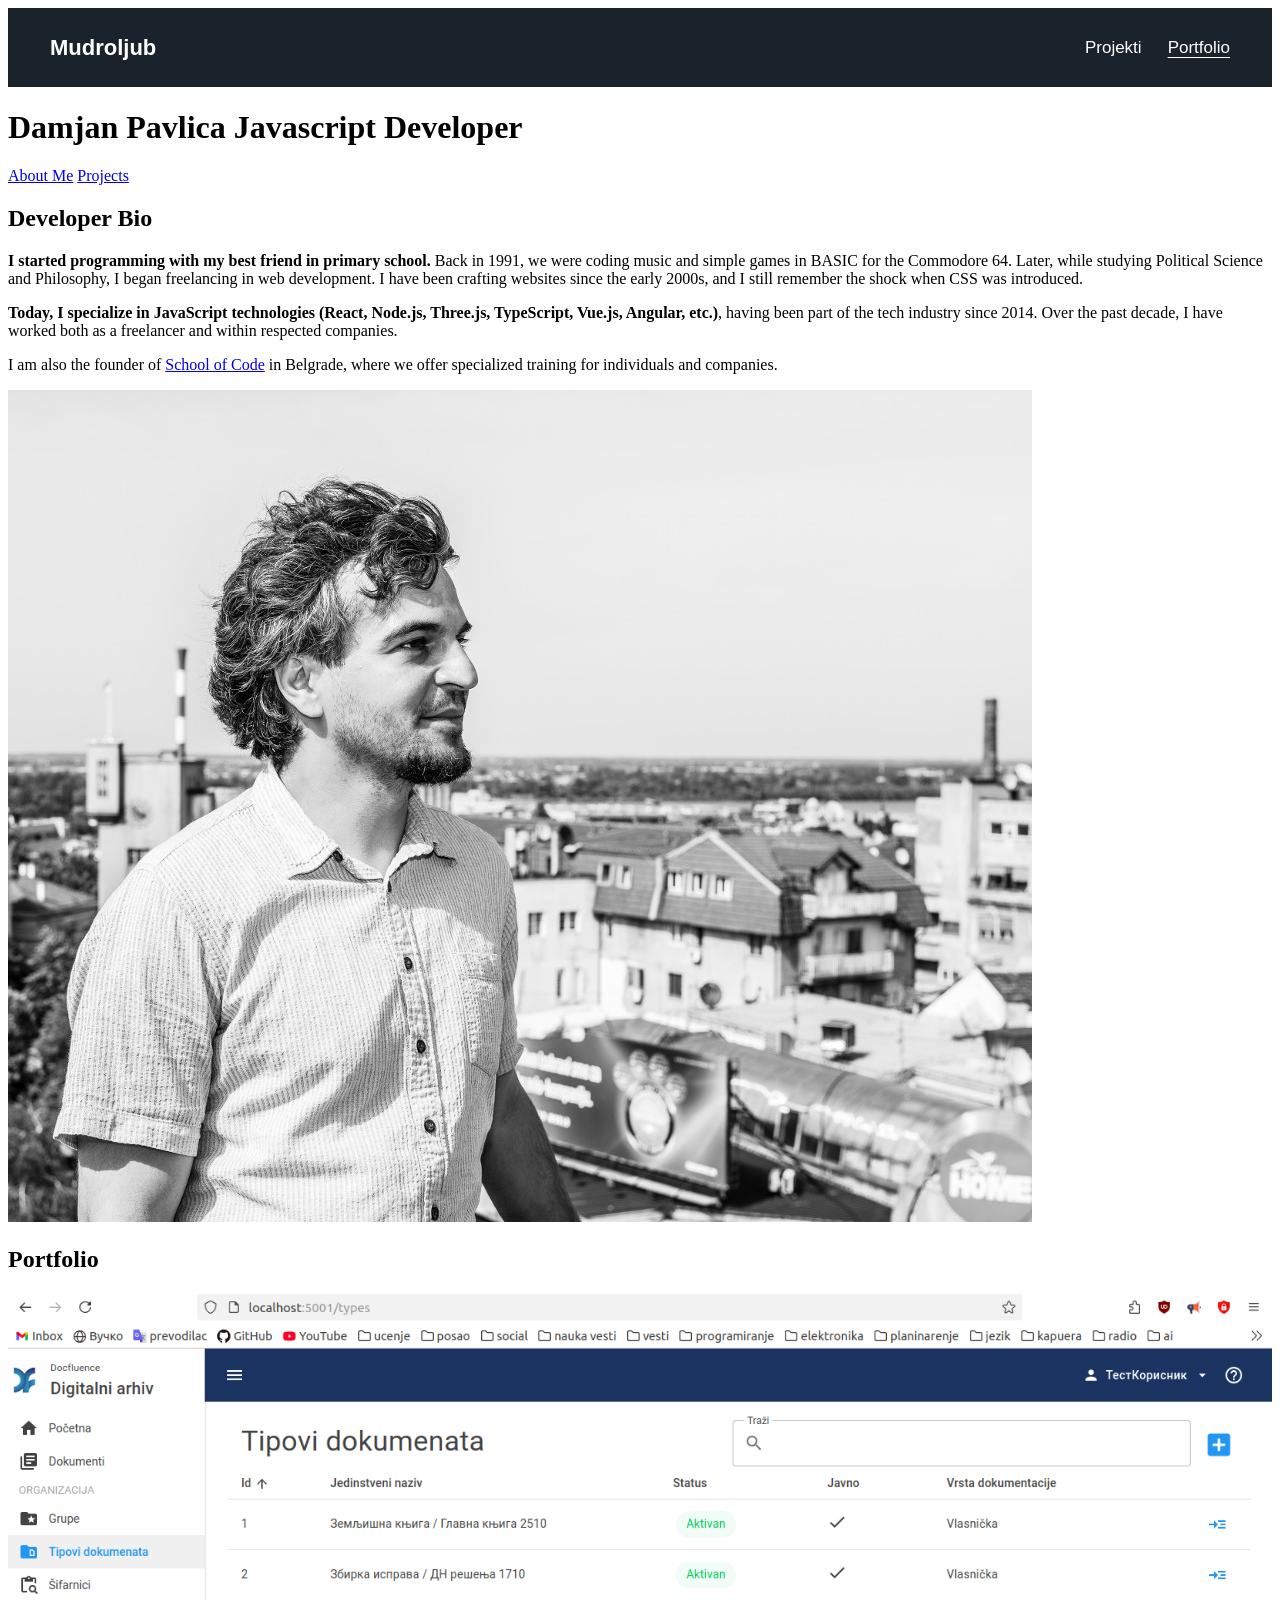
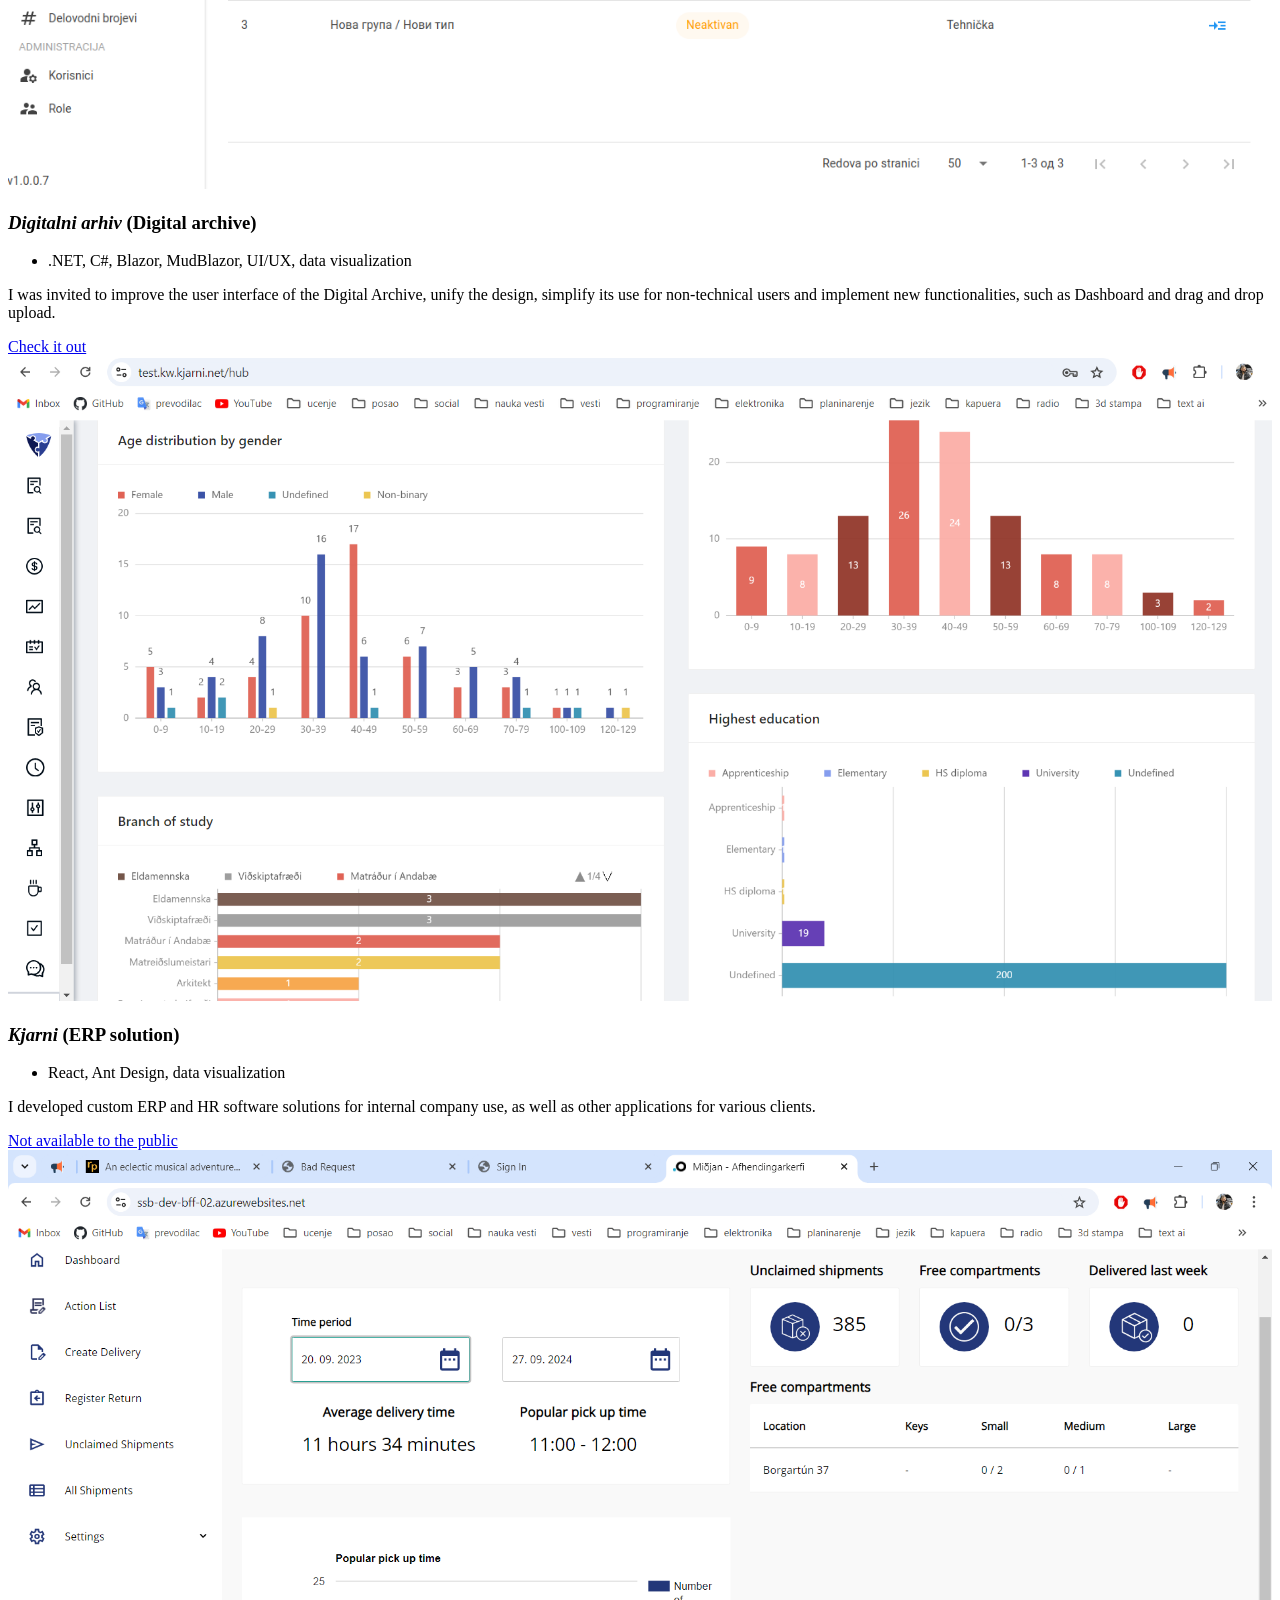
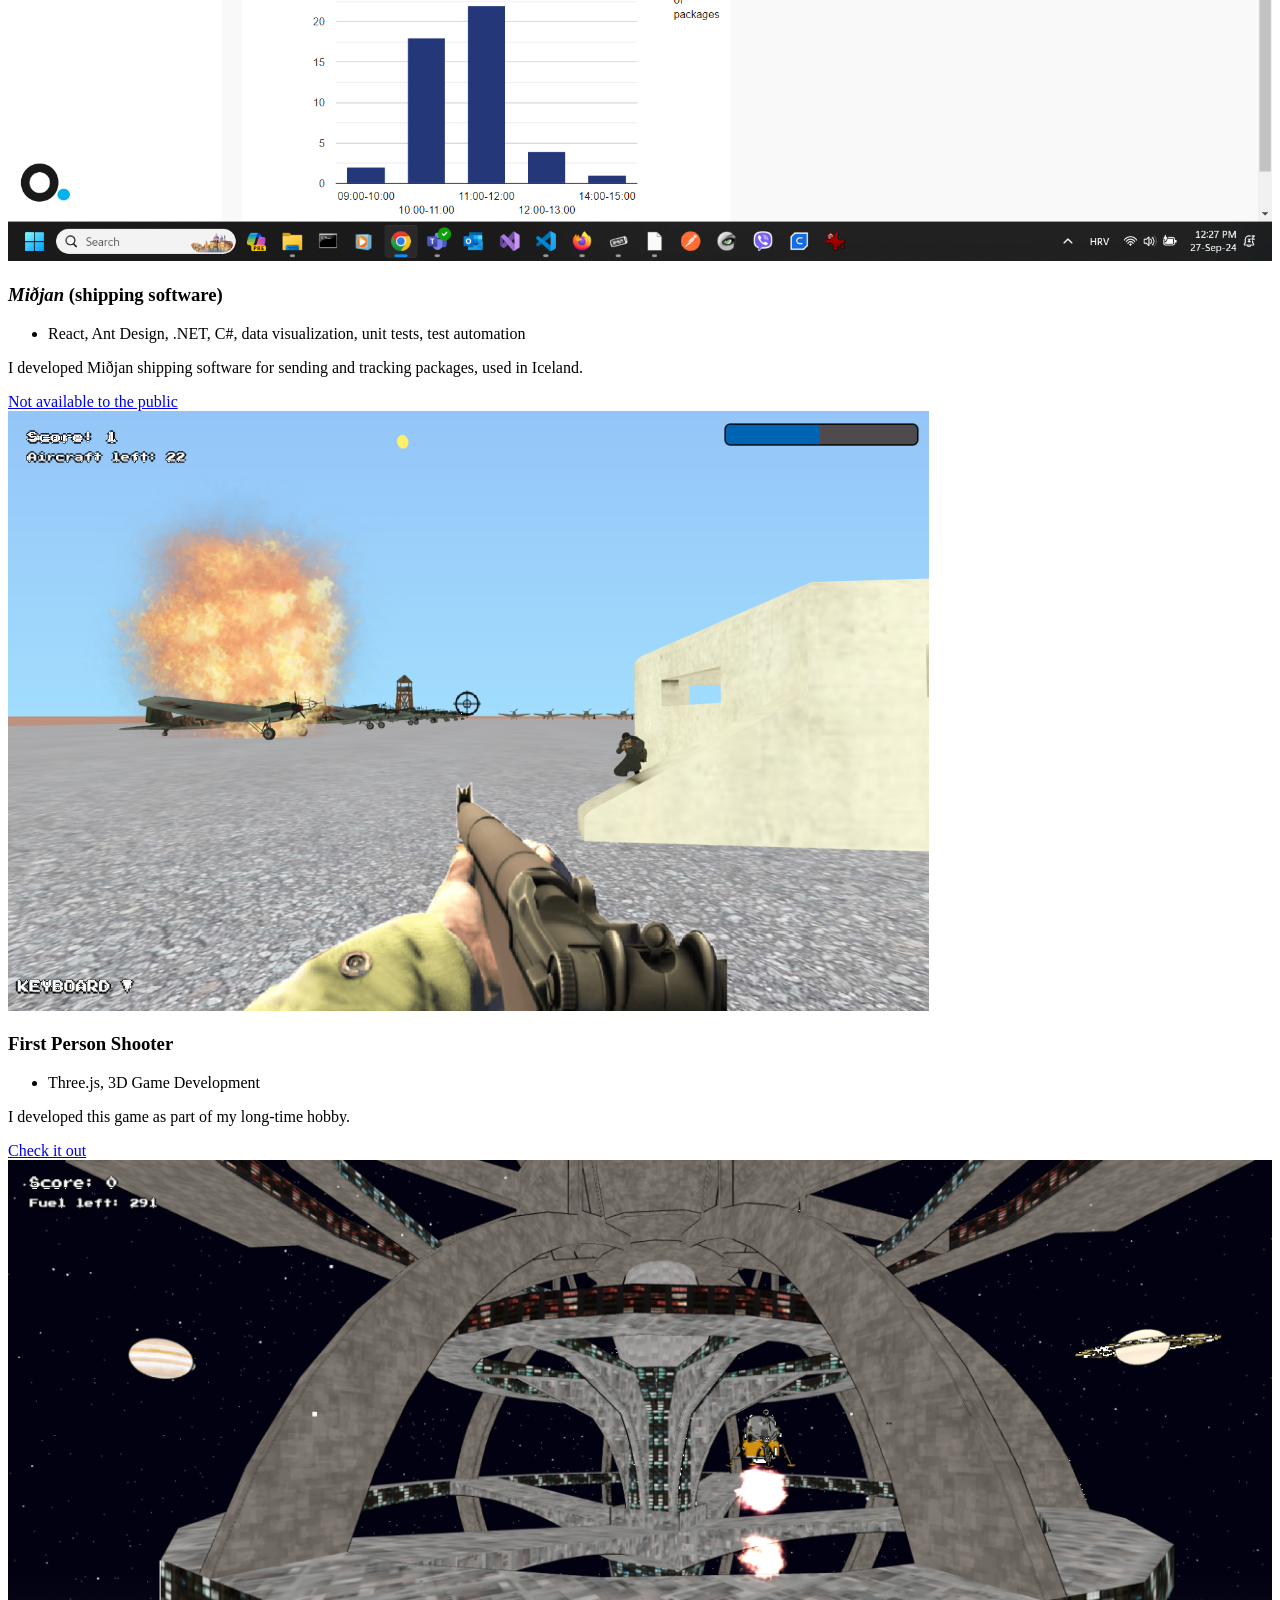
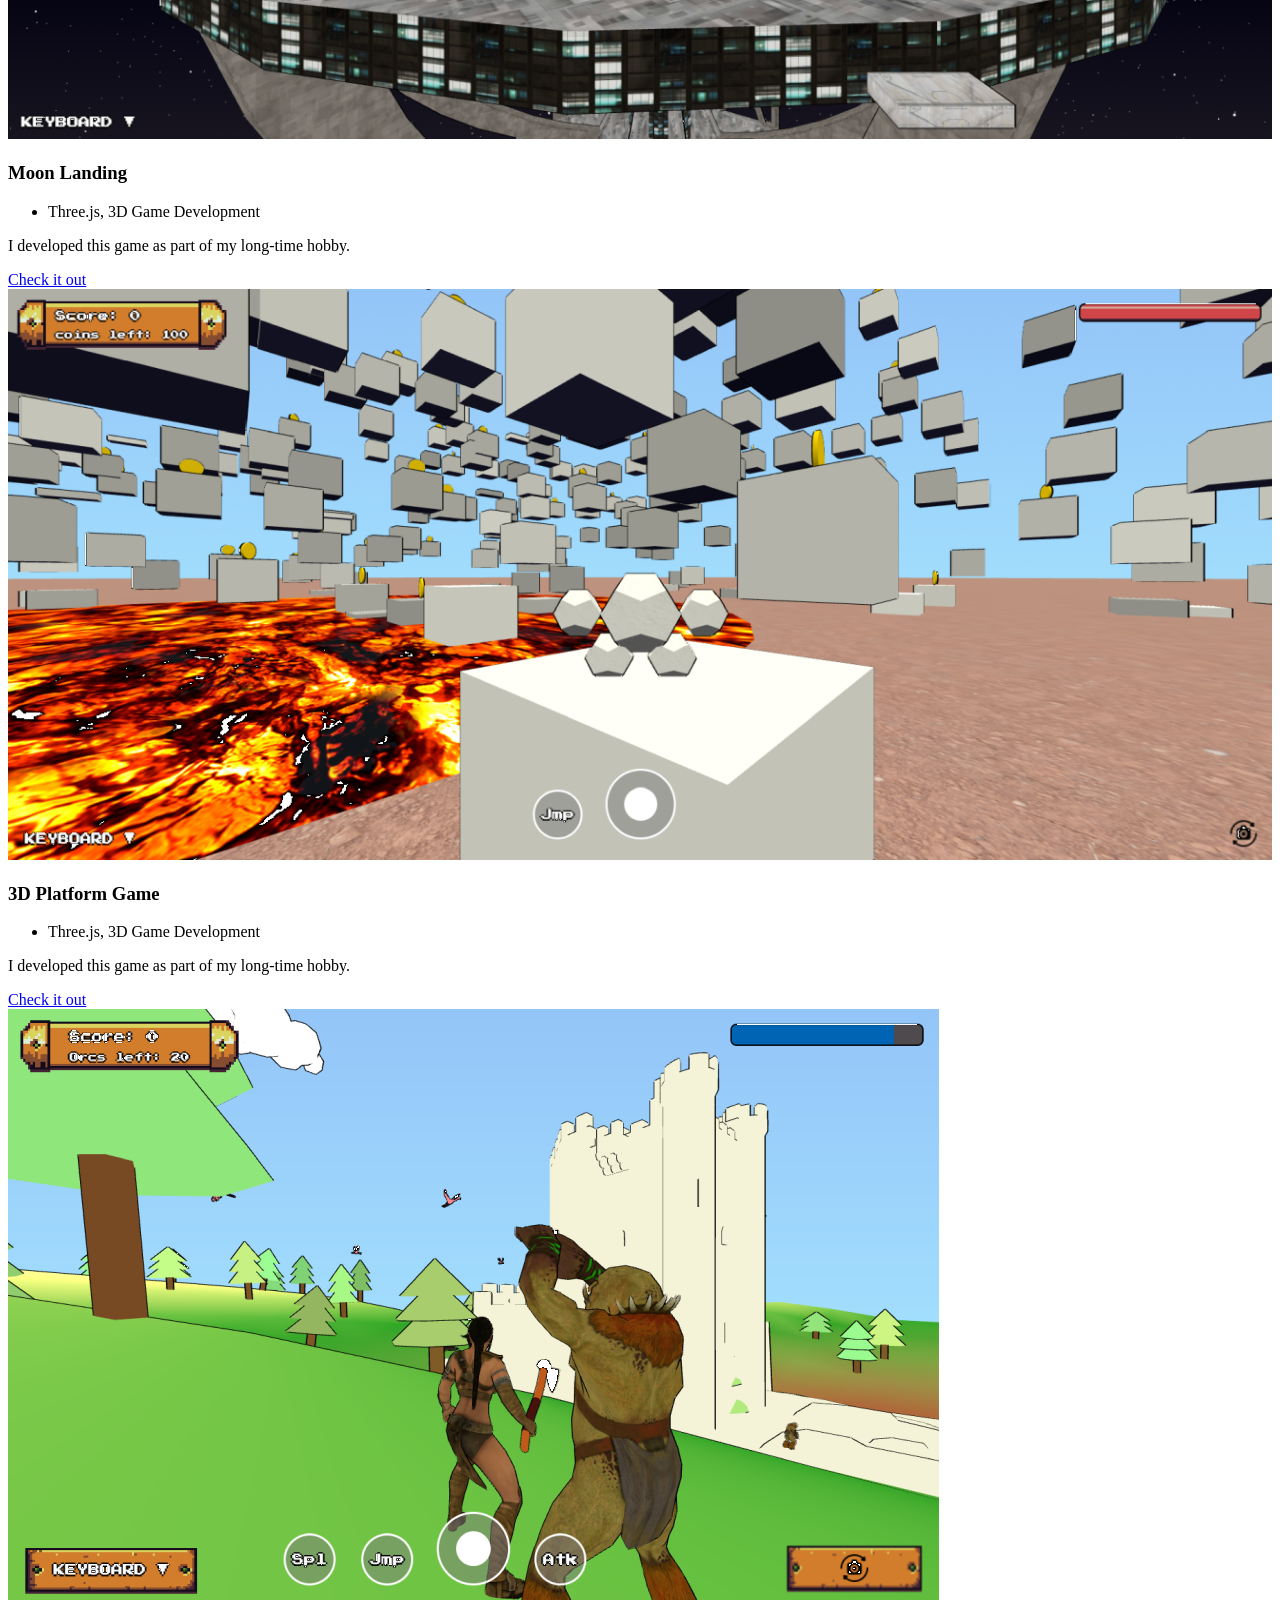
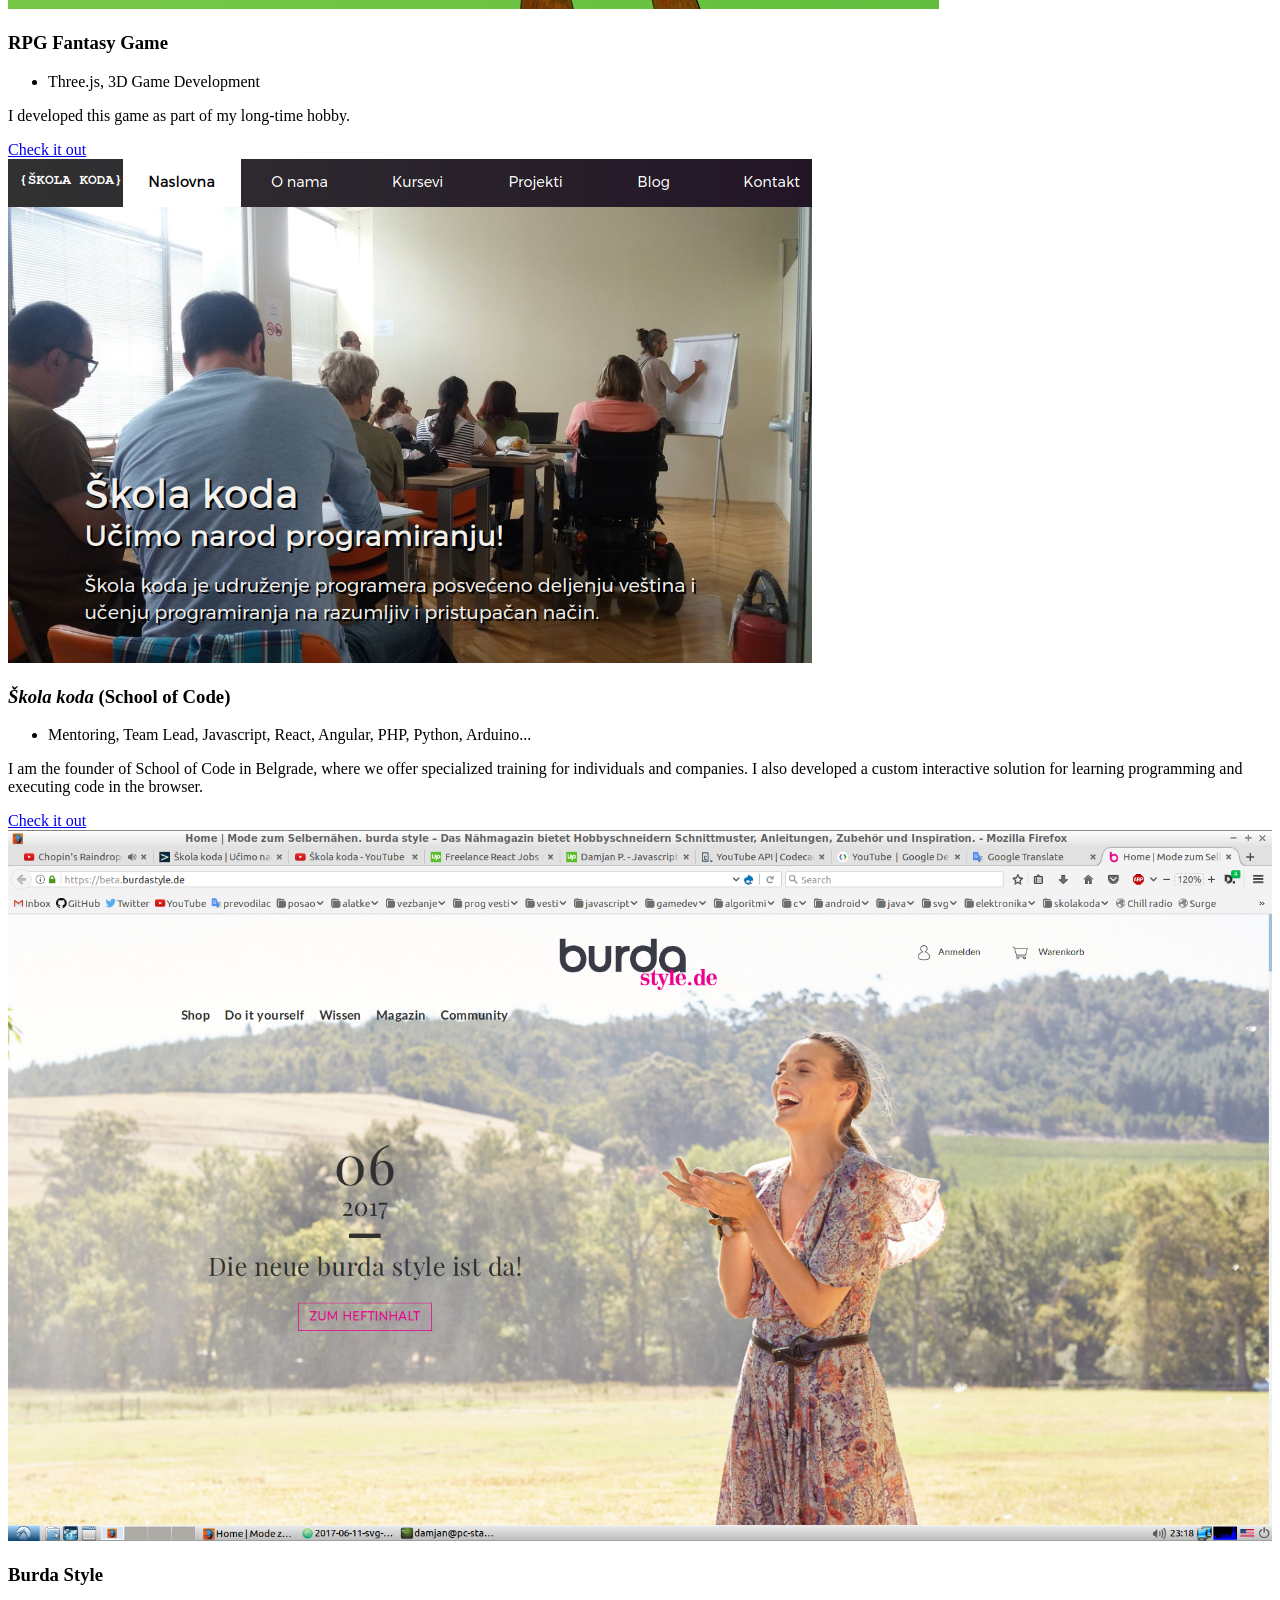
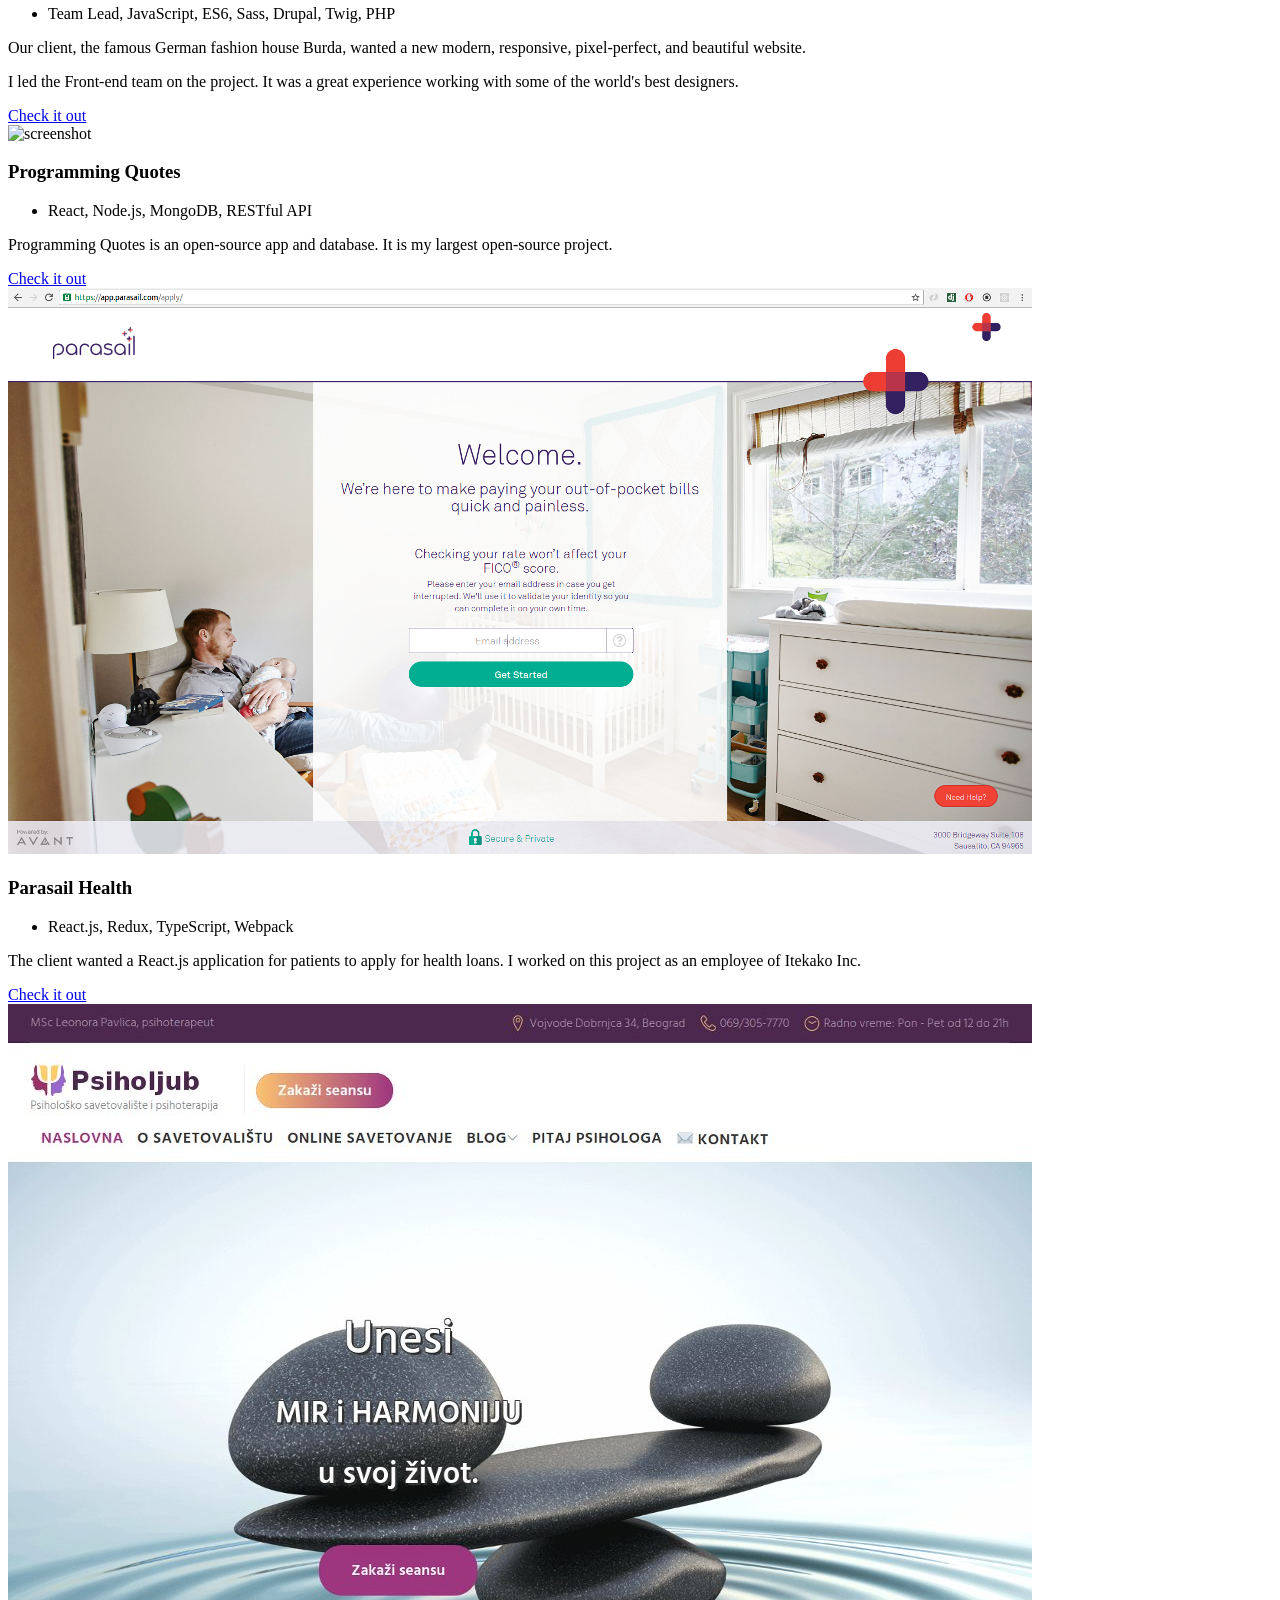
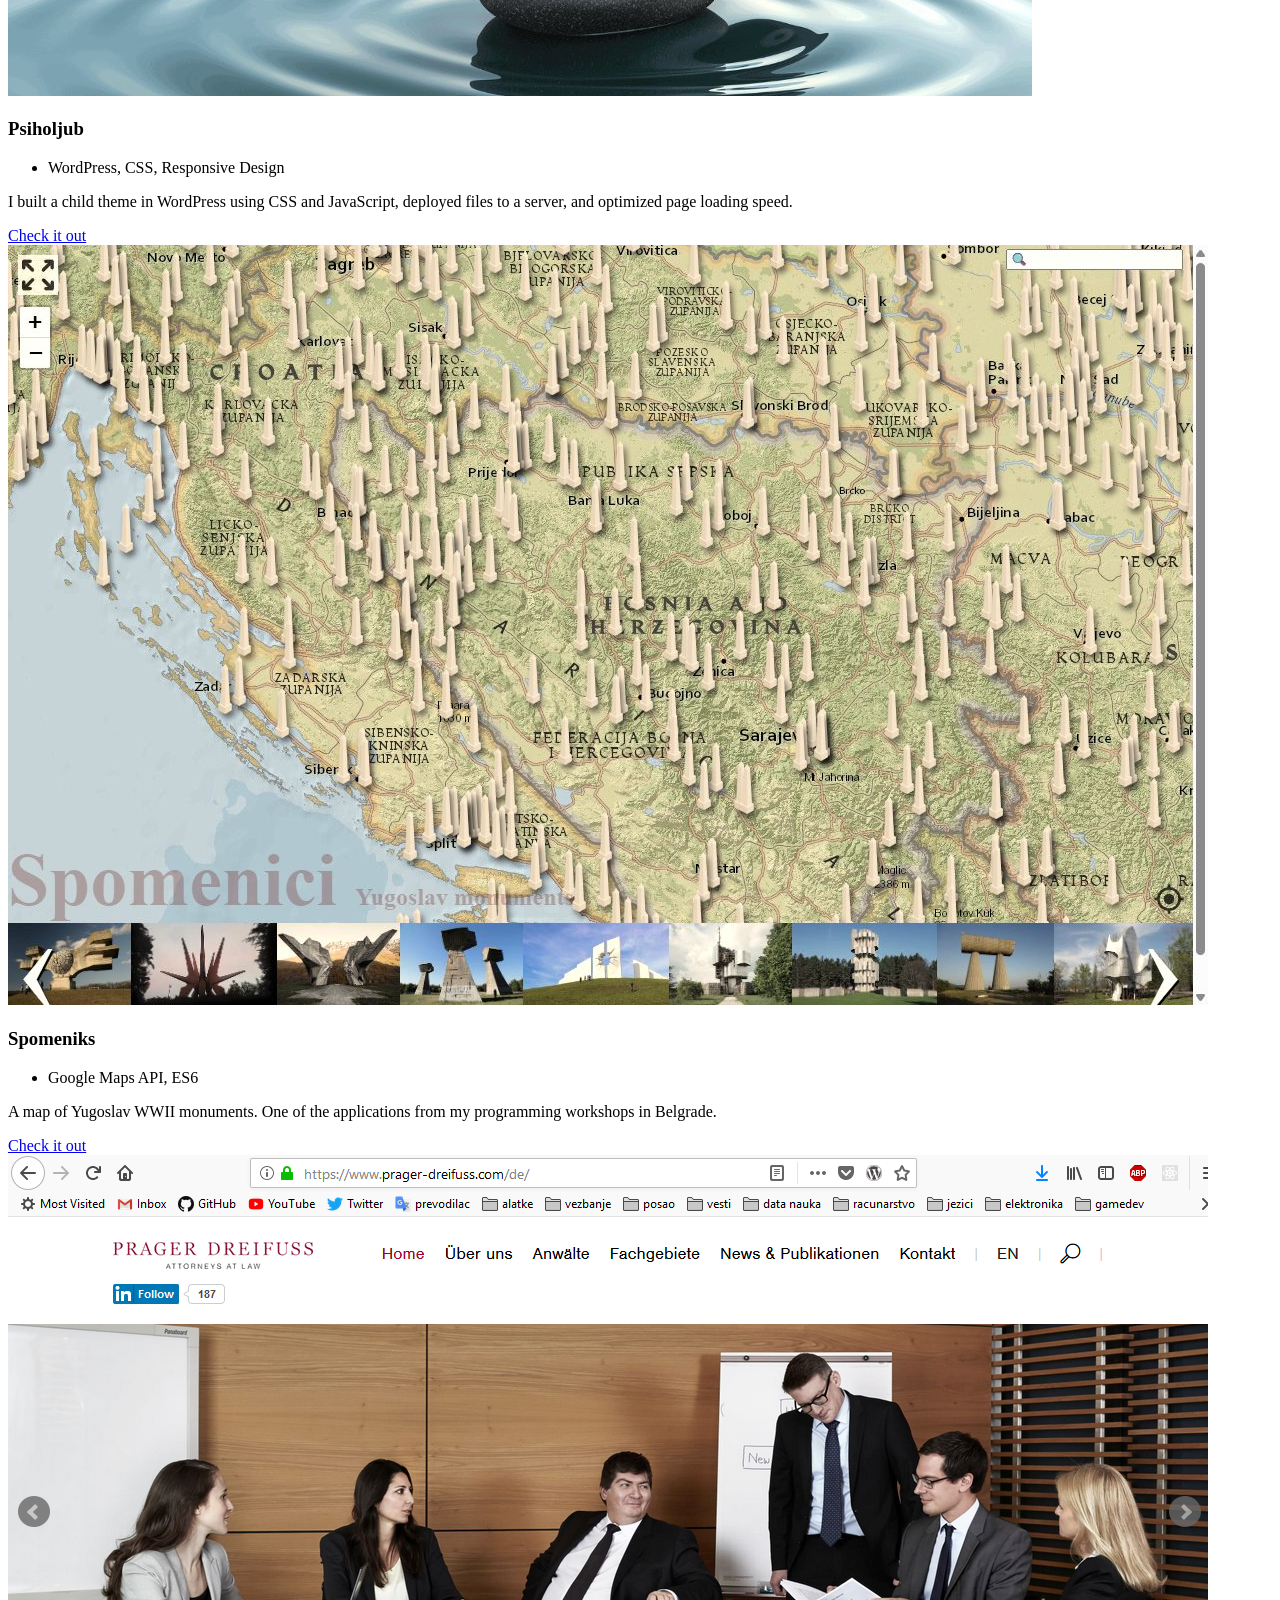
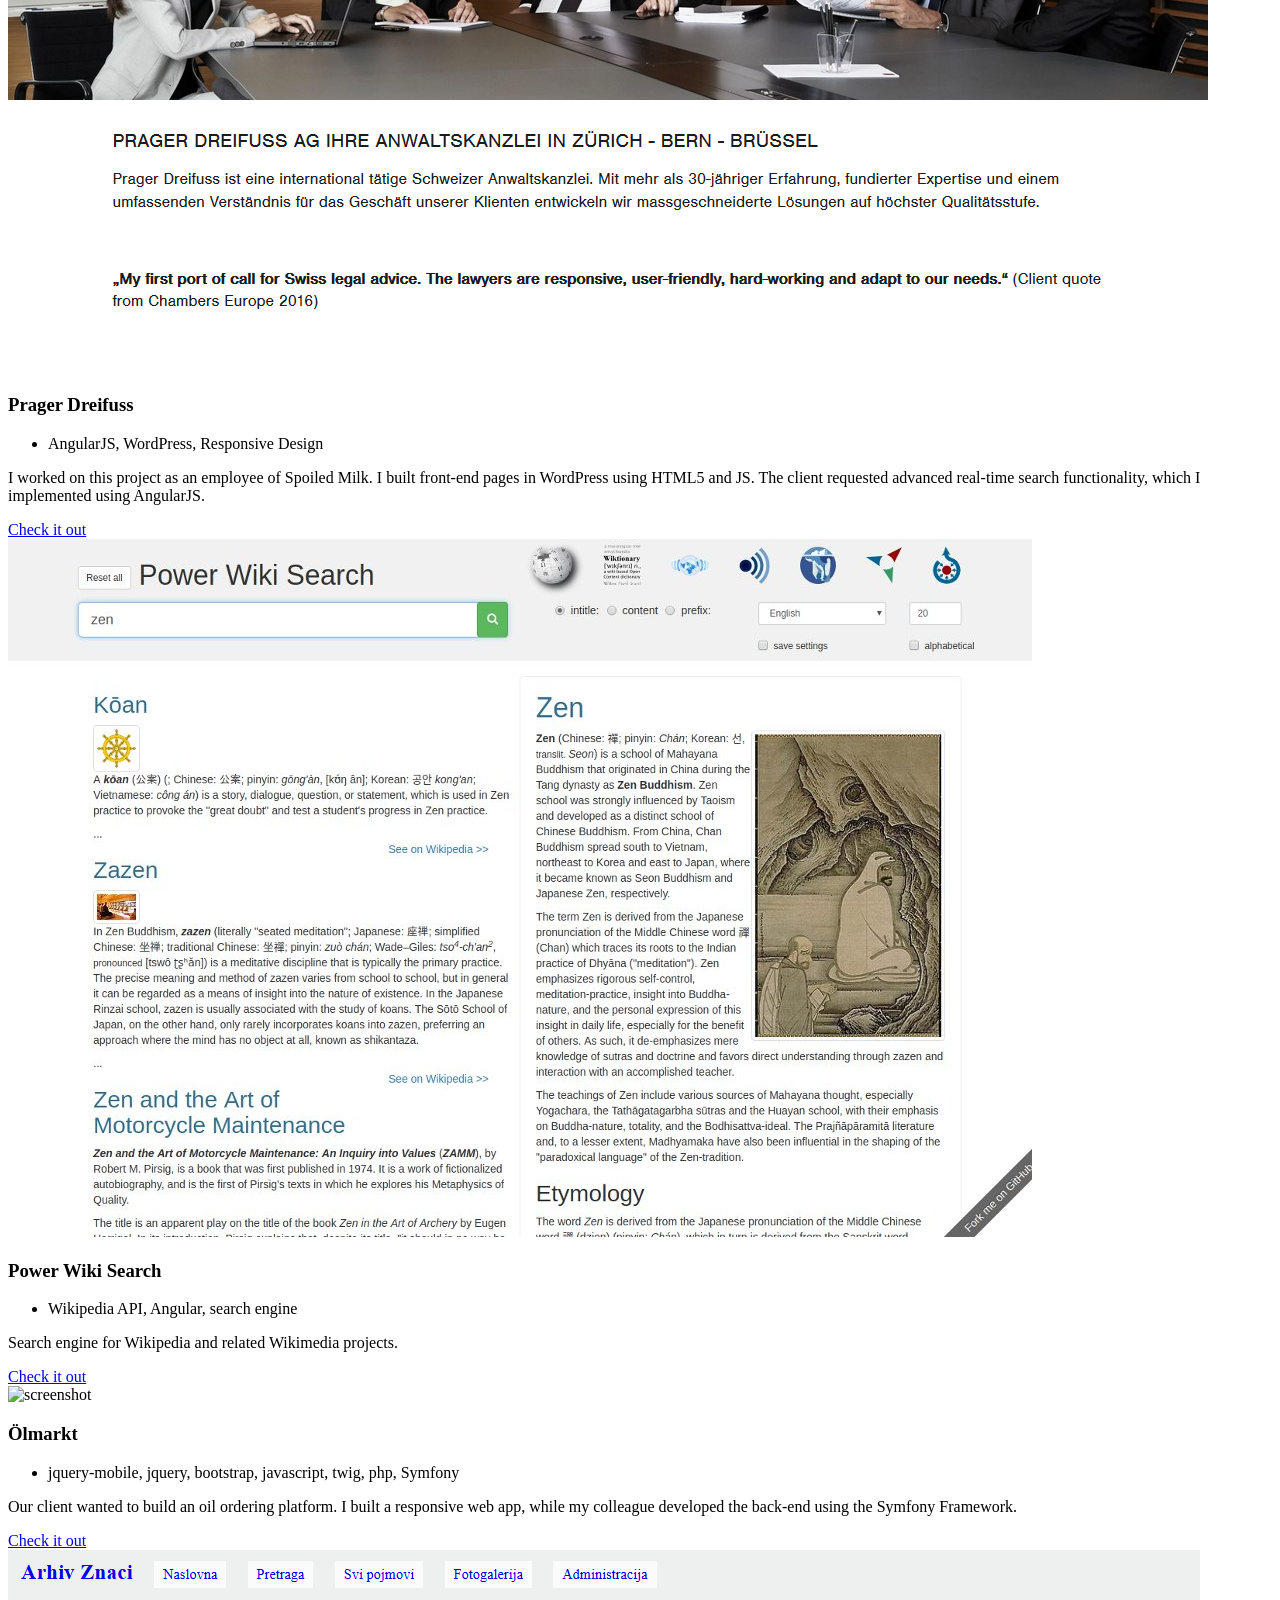
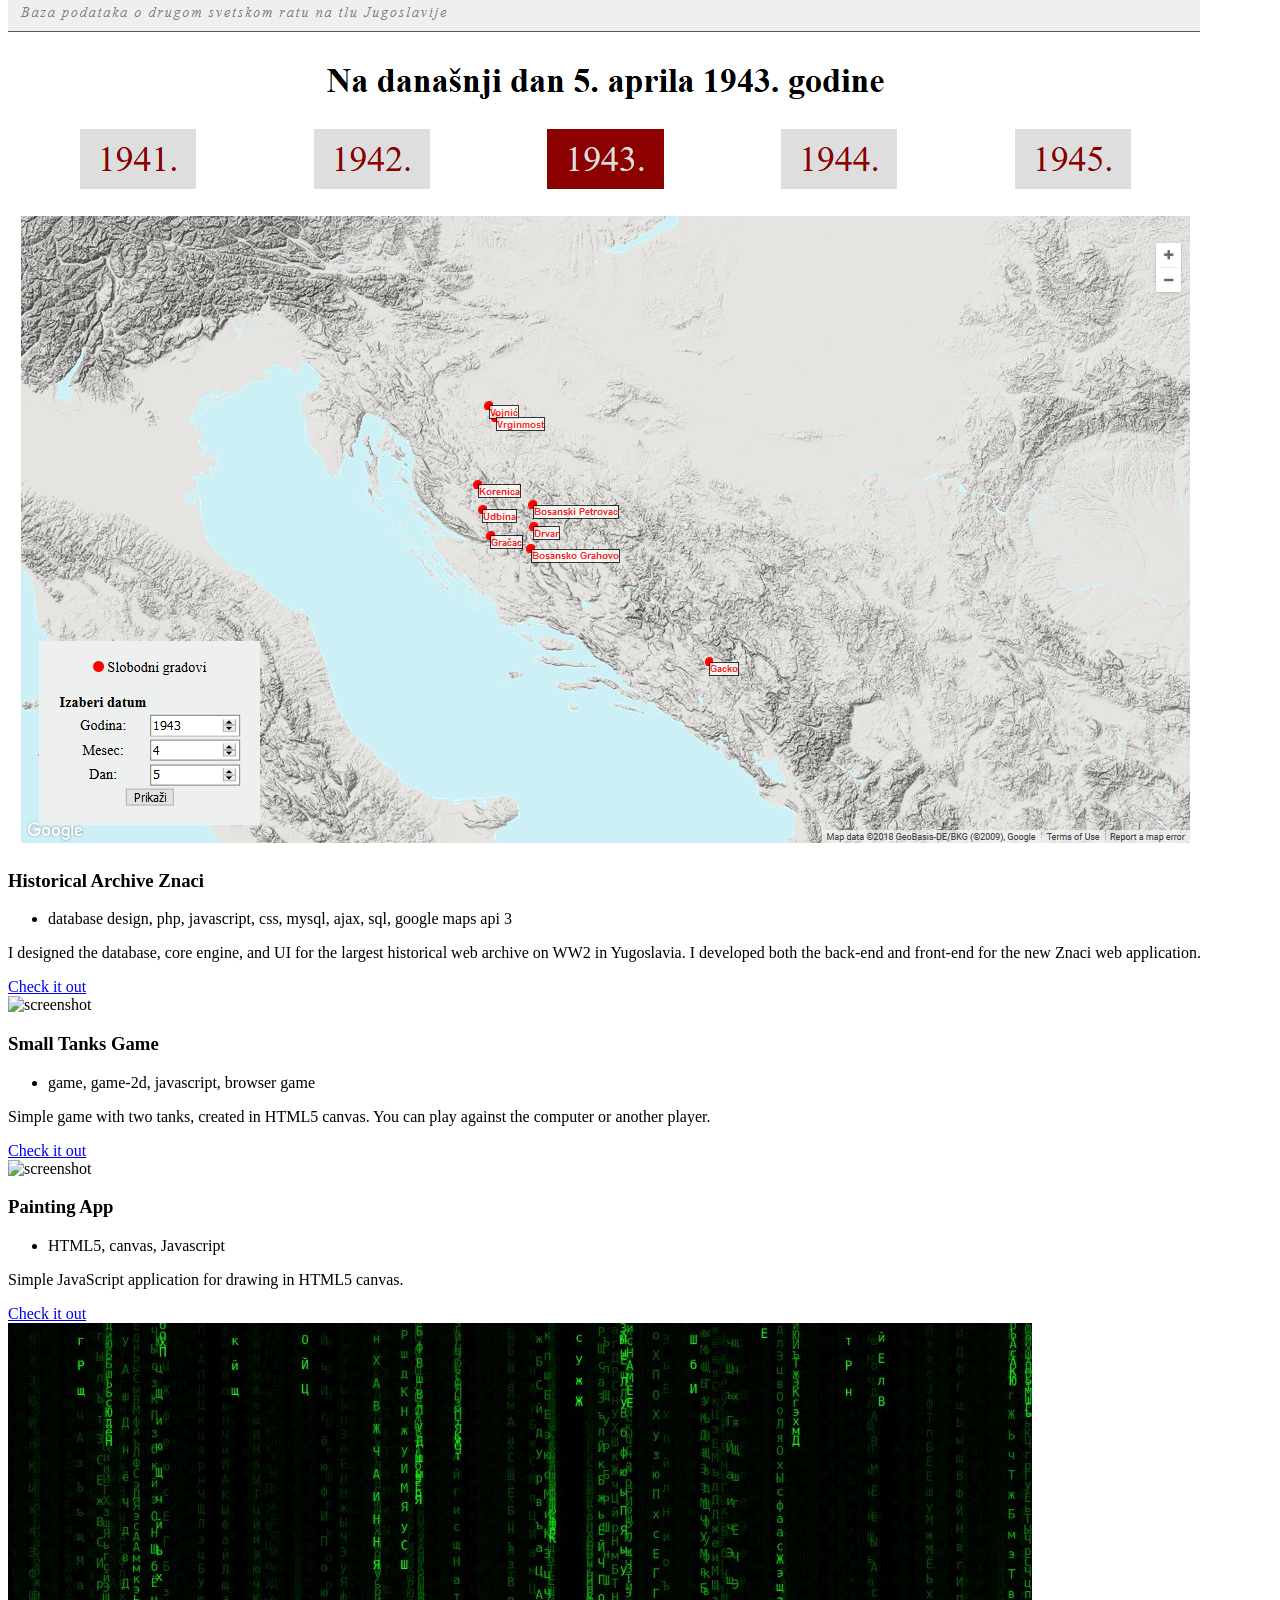
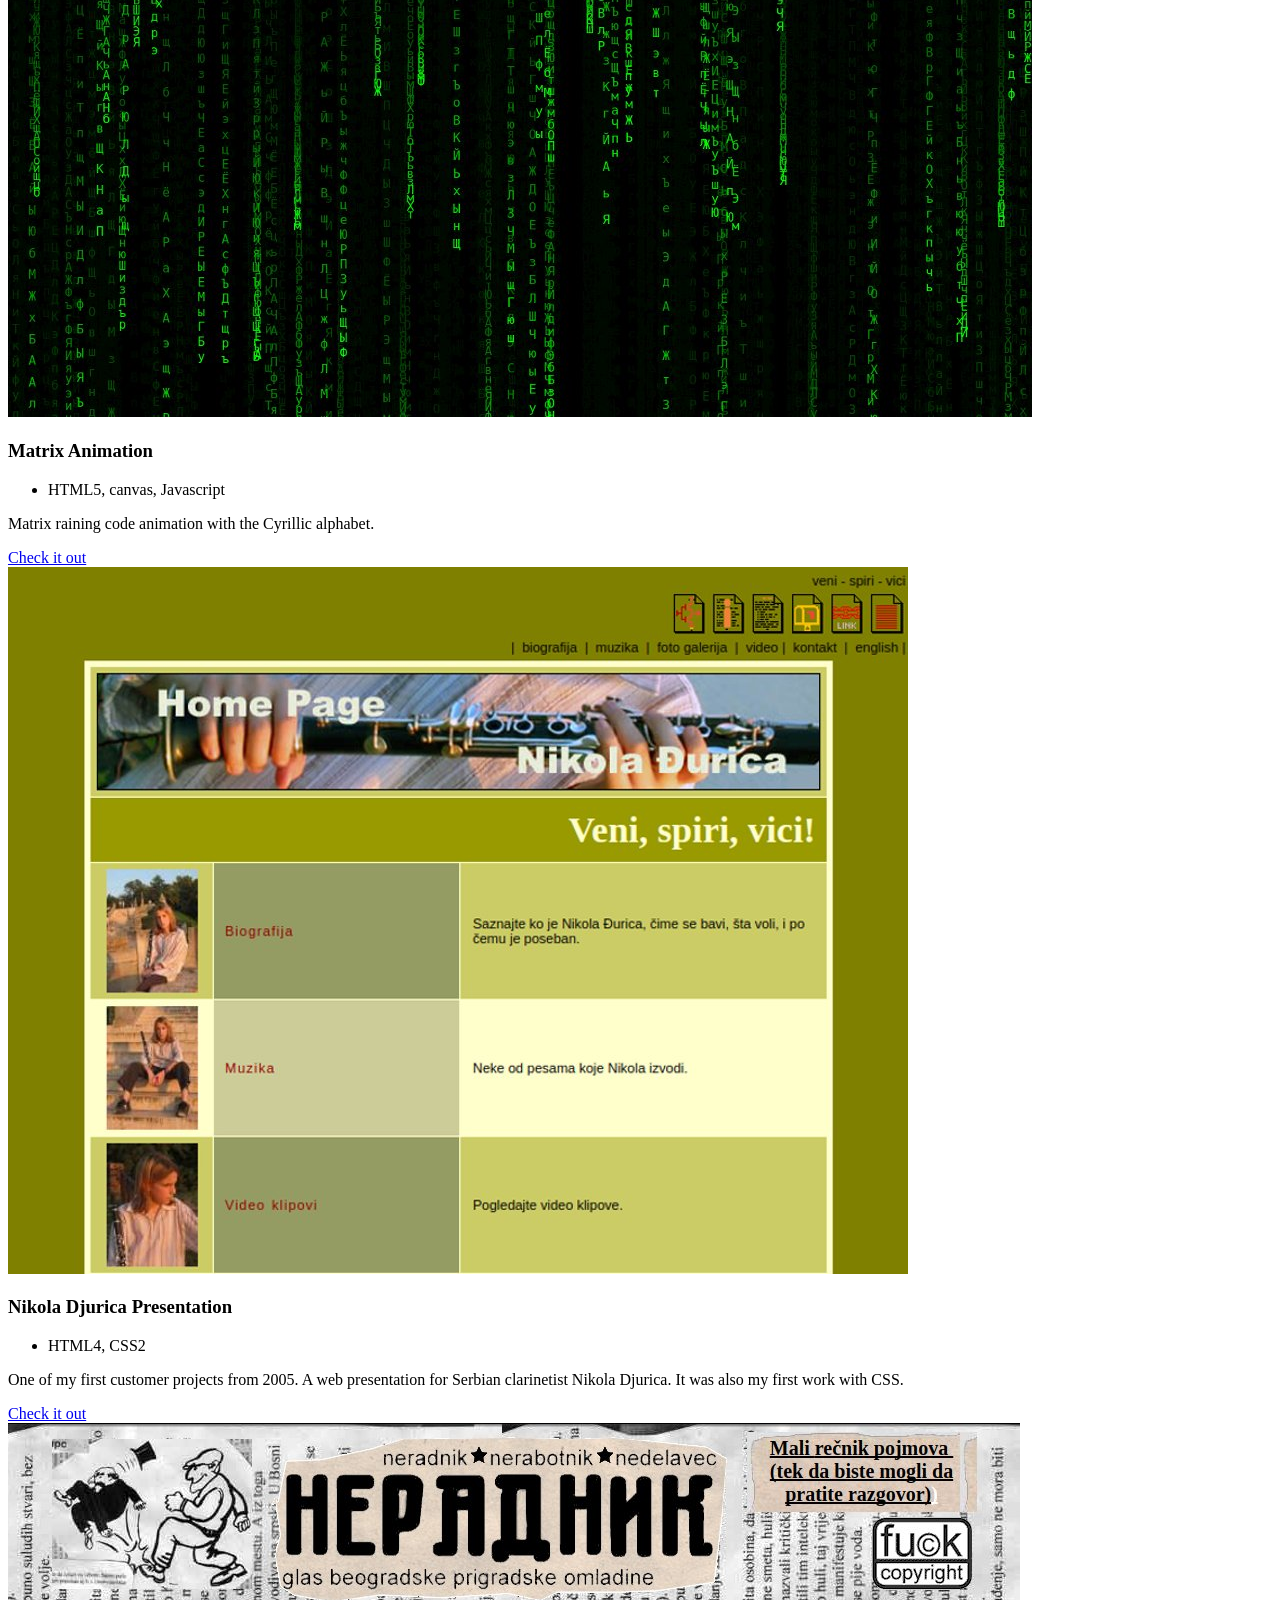
==== commit ec7dc75b: "spomeniks" ====
--- a/portfolio.html
+++ b/portfolio.html
@@ -235,15 +235,15 @@
 
 <div class="user-projects">
   <div class="images-left">
-    <img alt="screenshot" src="https://raw.githubusercontent.com/skolakoda/spomenici/master/screen.png" />
-  </div>
-  <div class="contents-right">
-    <h3>Monuments App</h3>
+    <img alt="Snimak projekta Spomeniks" src="assets/img/projects/spomeniks.jpg" />
+  </div>
+  <div class="contents-right">
+    <h3>Spomeniks</h3>
     <ul>
       <li>Google Maps API, ES6</li>
     </ul>
     <p>A map of Yugoslav WWII monuments. One of the applications from my programming workshops in Belgrade.</p>
-    <a class="project-link" href="https://mudroljub.github.io/spomenici/" target="_blank" rel="noopener noreferrer">Check it out</a>
+    <a class="project-link" href="https://mudroljub.github.io/spomeniks/" target="_blank" rel="noopener noreferrer">Check it out</a>
   </div>
 </div>
 
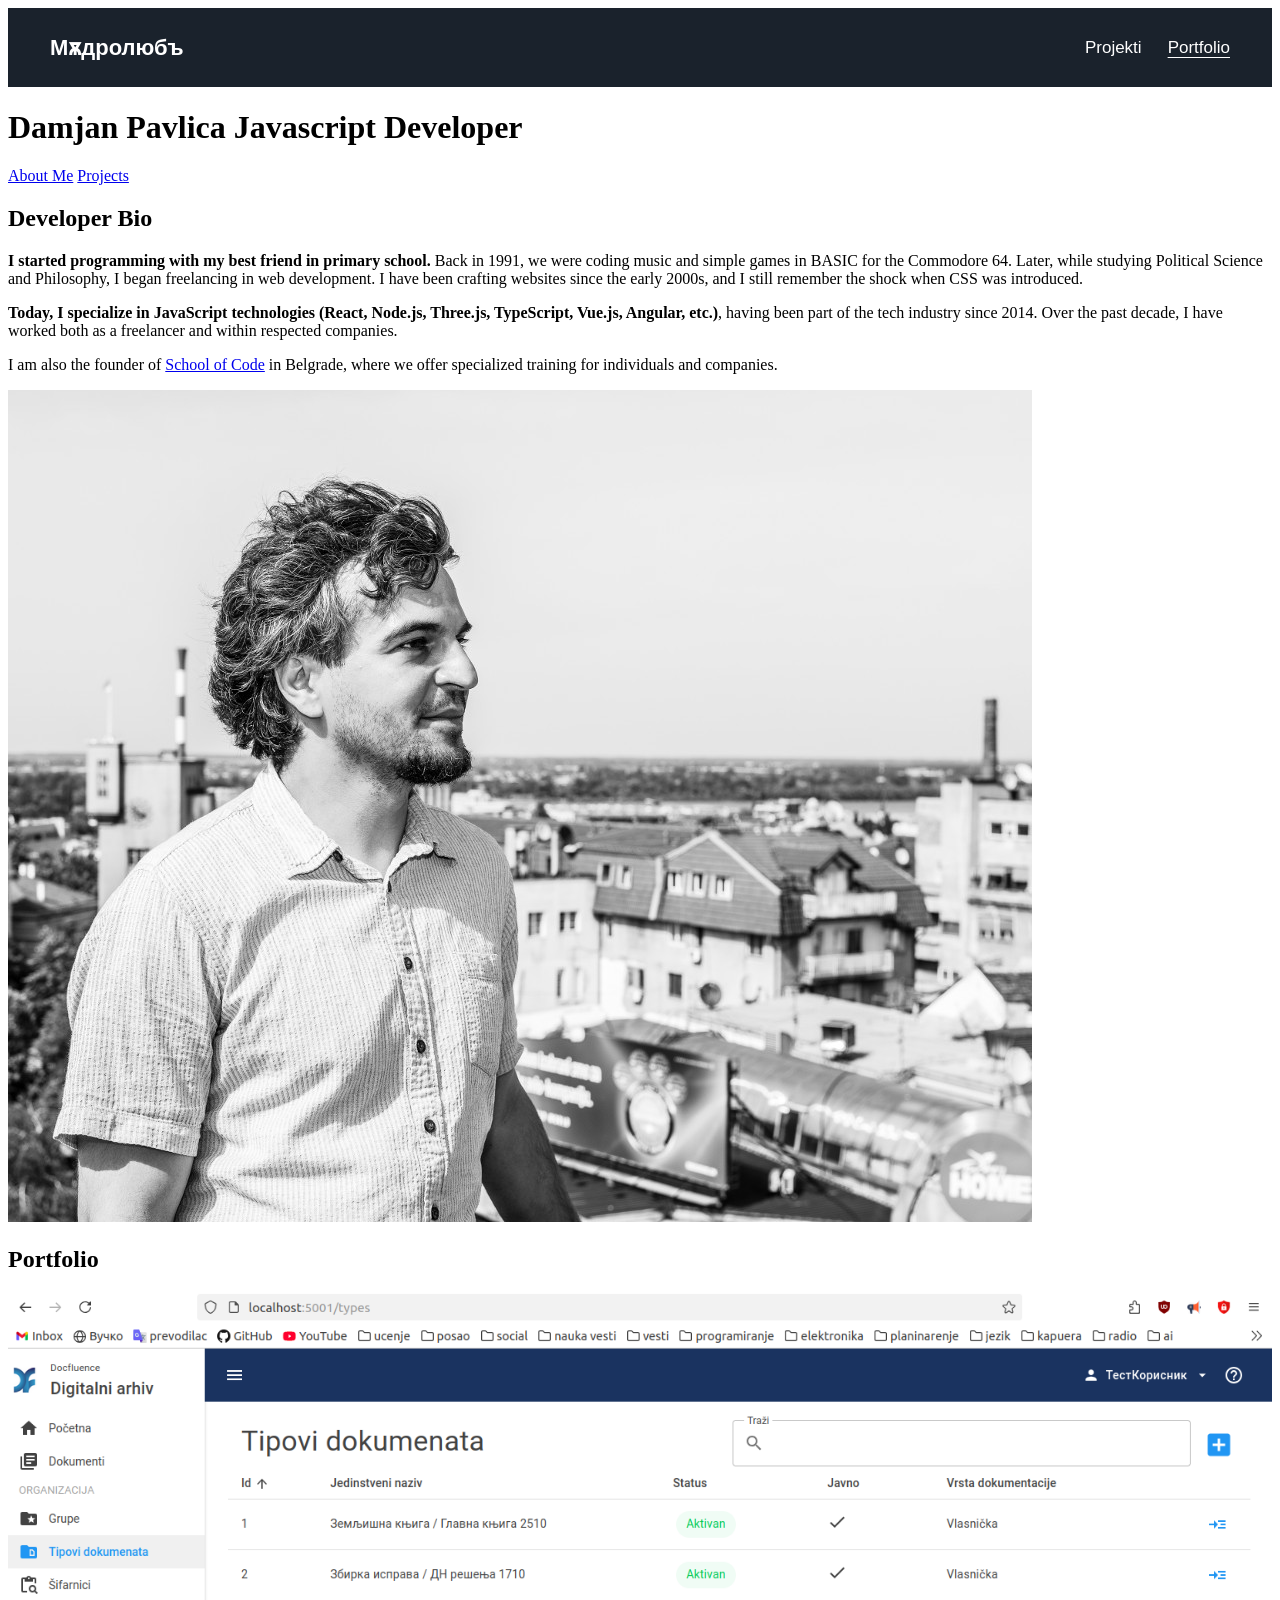
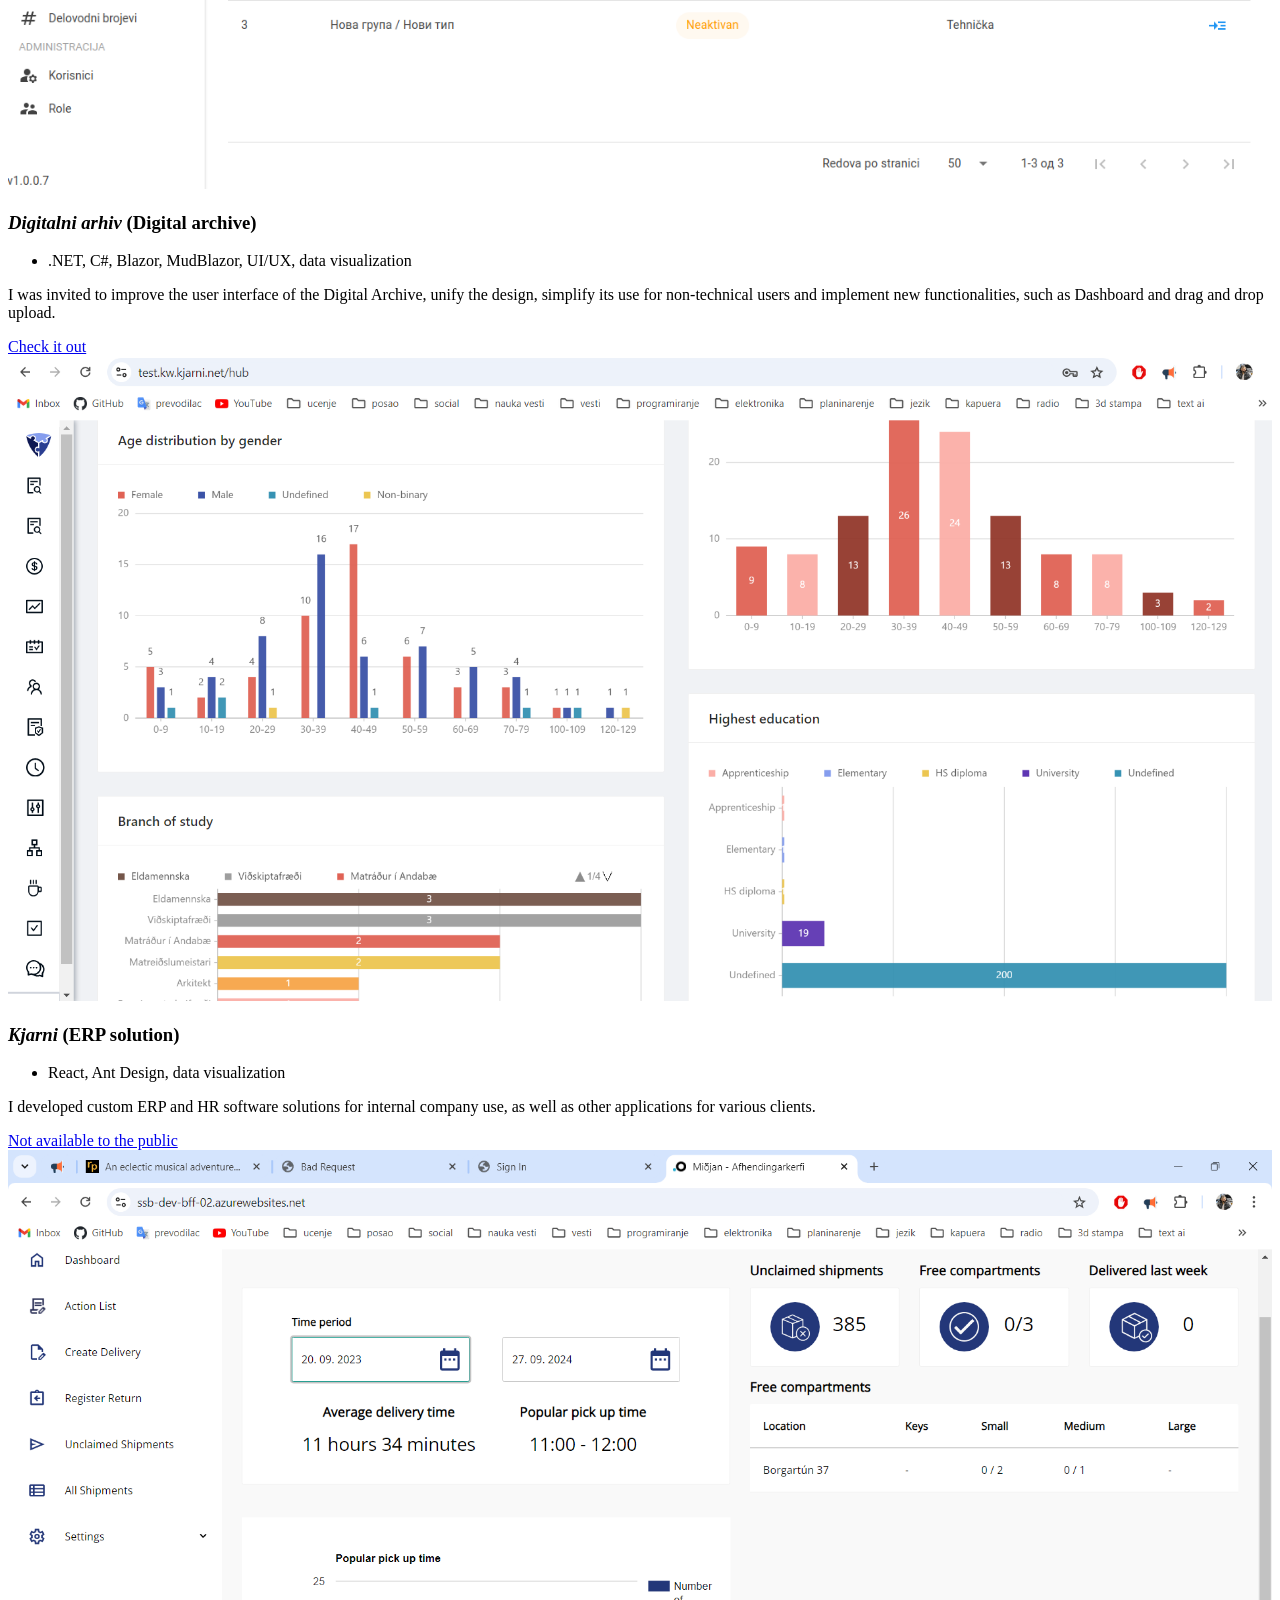
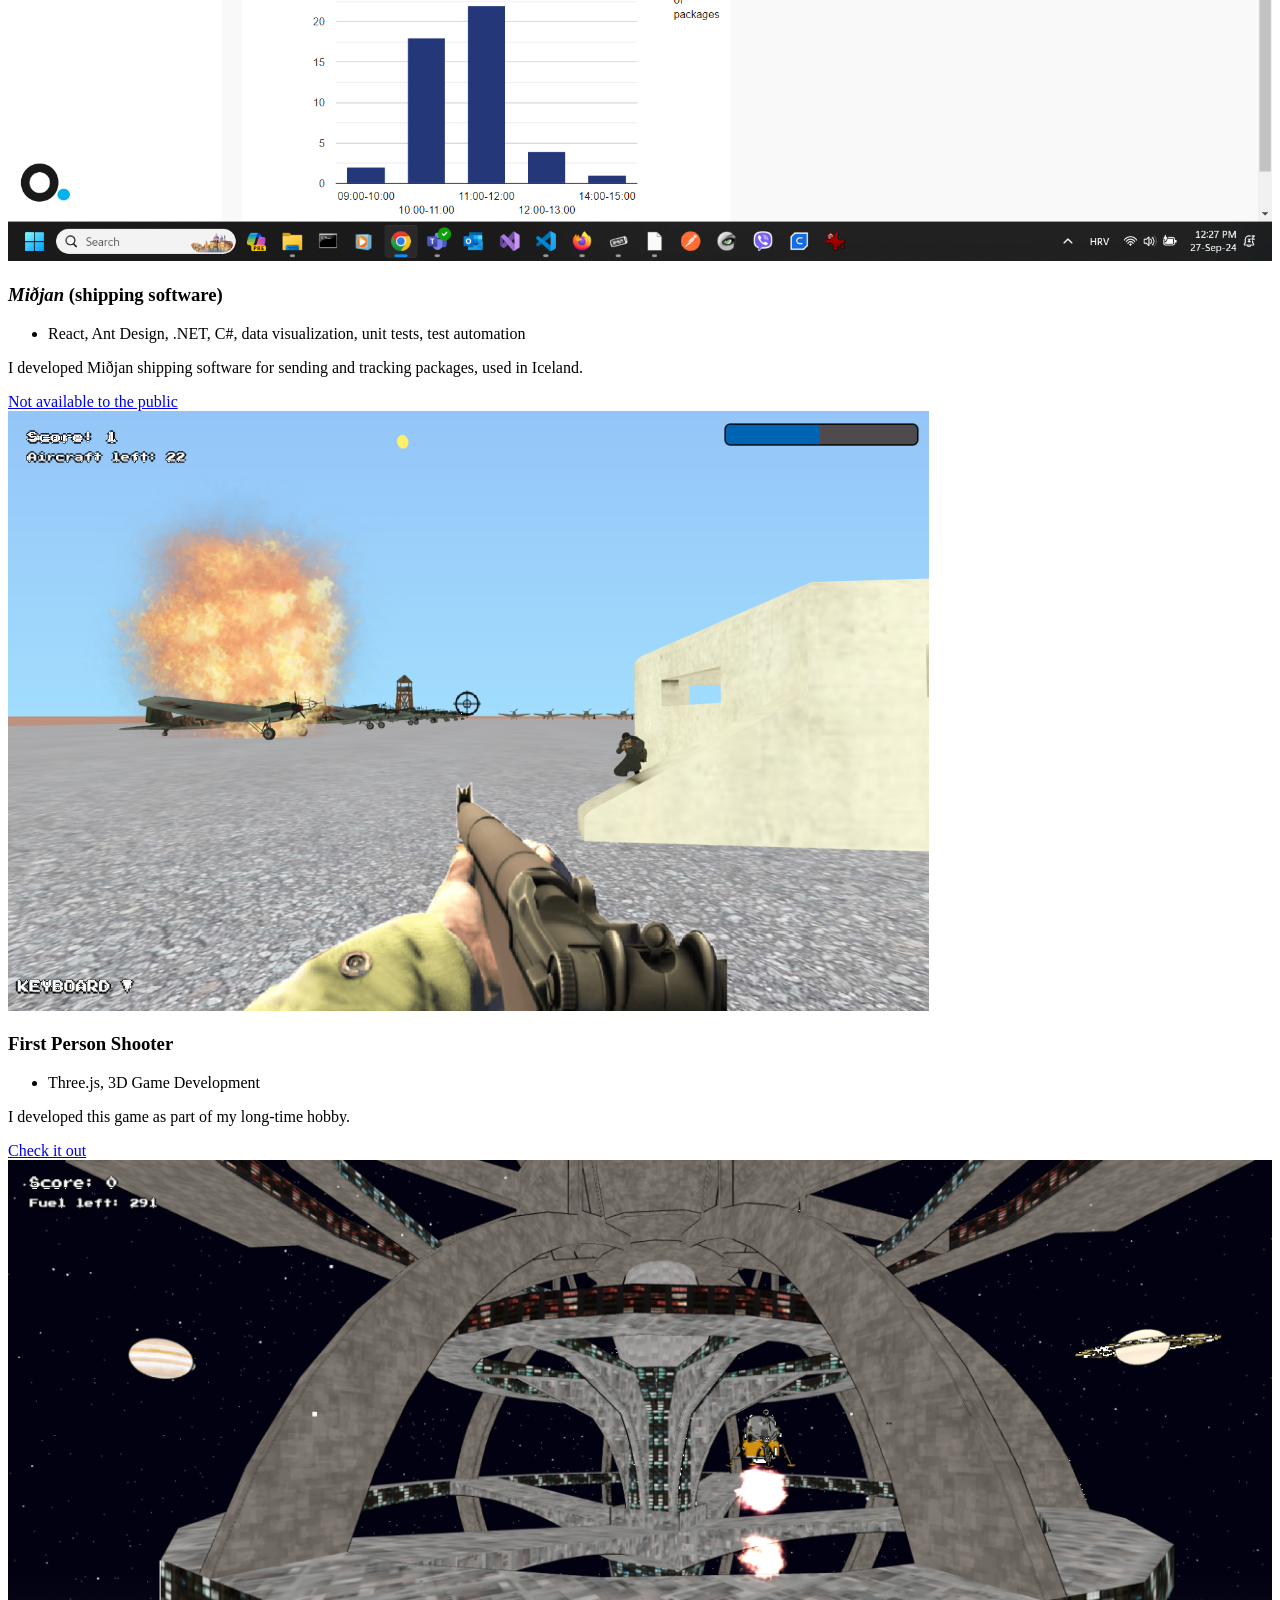
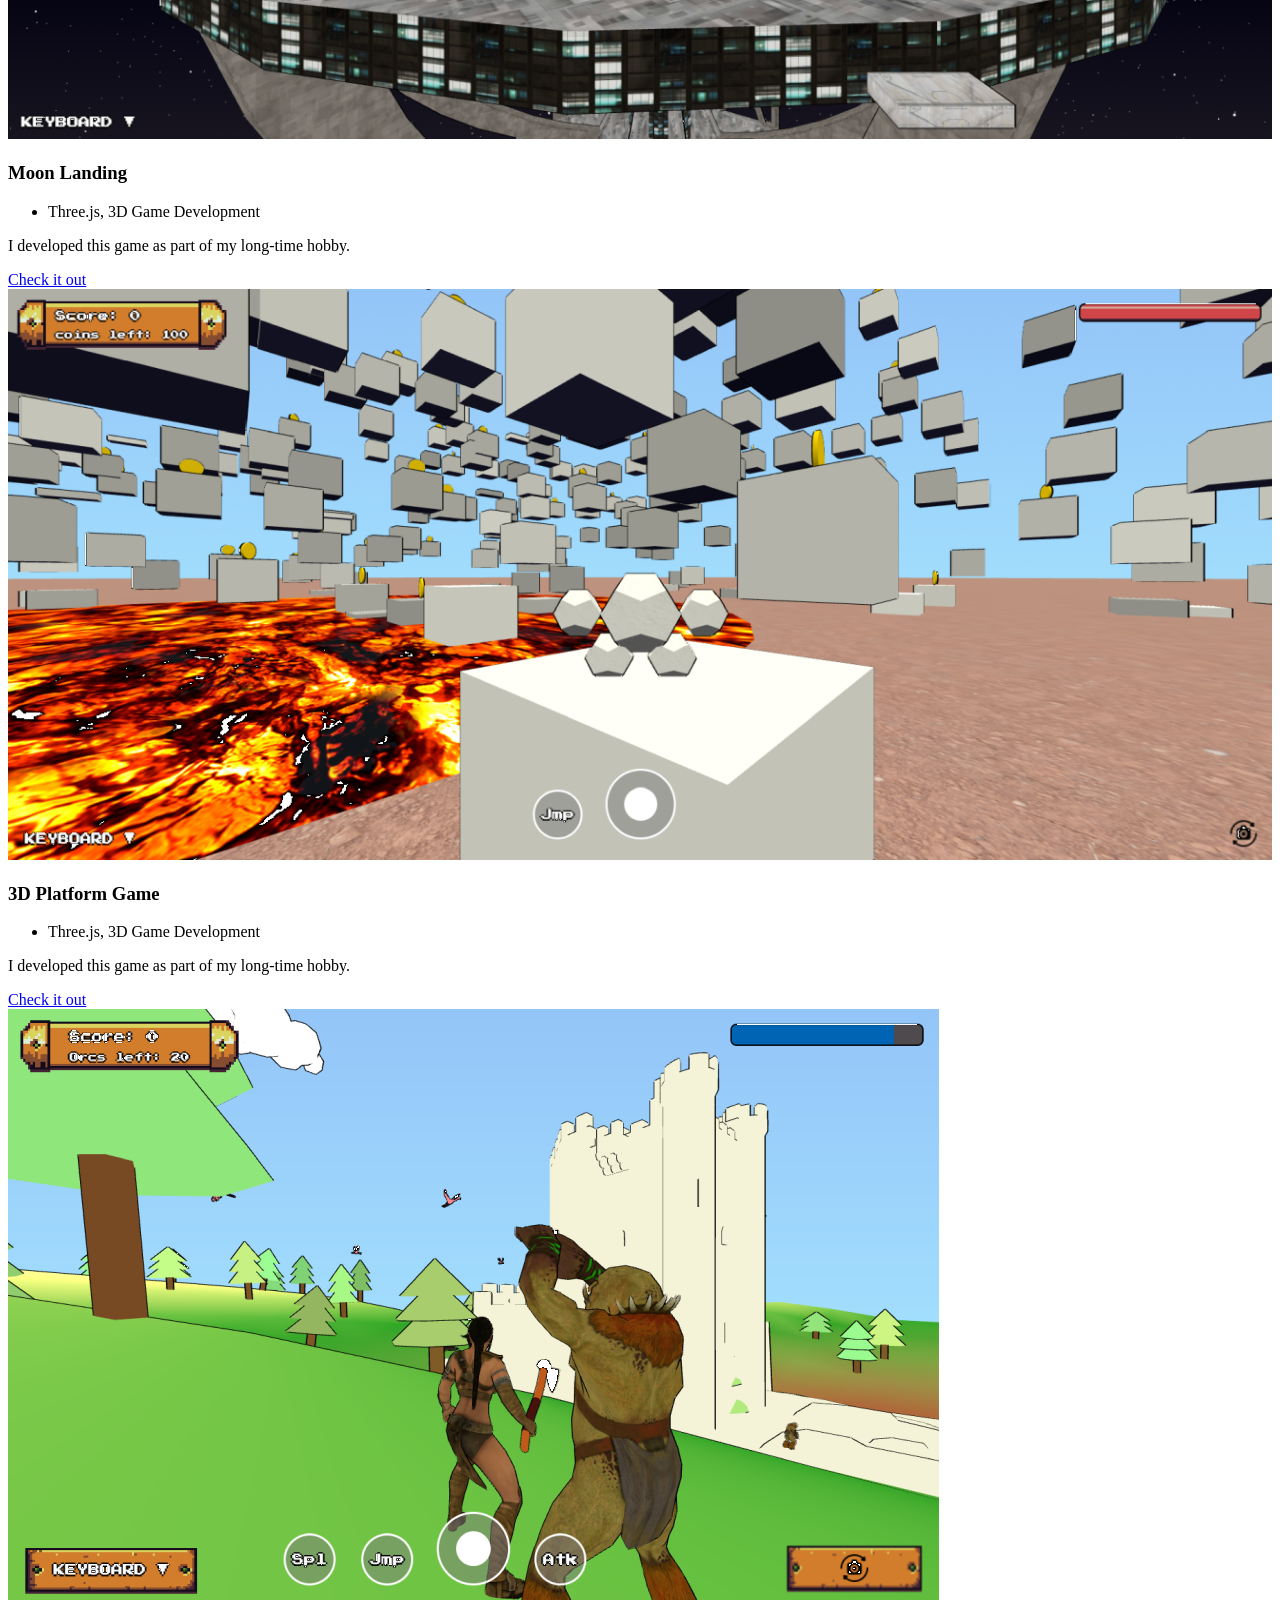
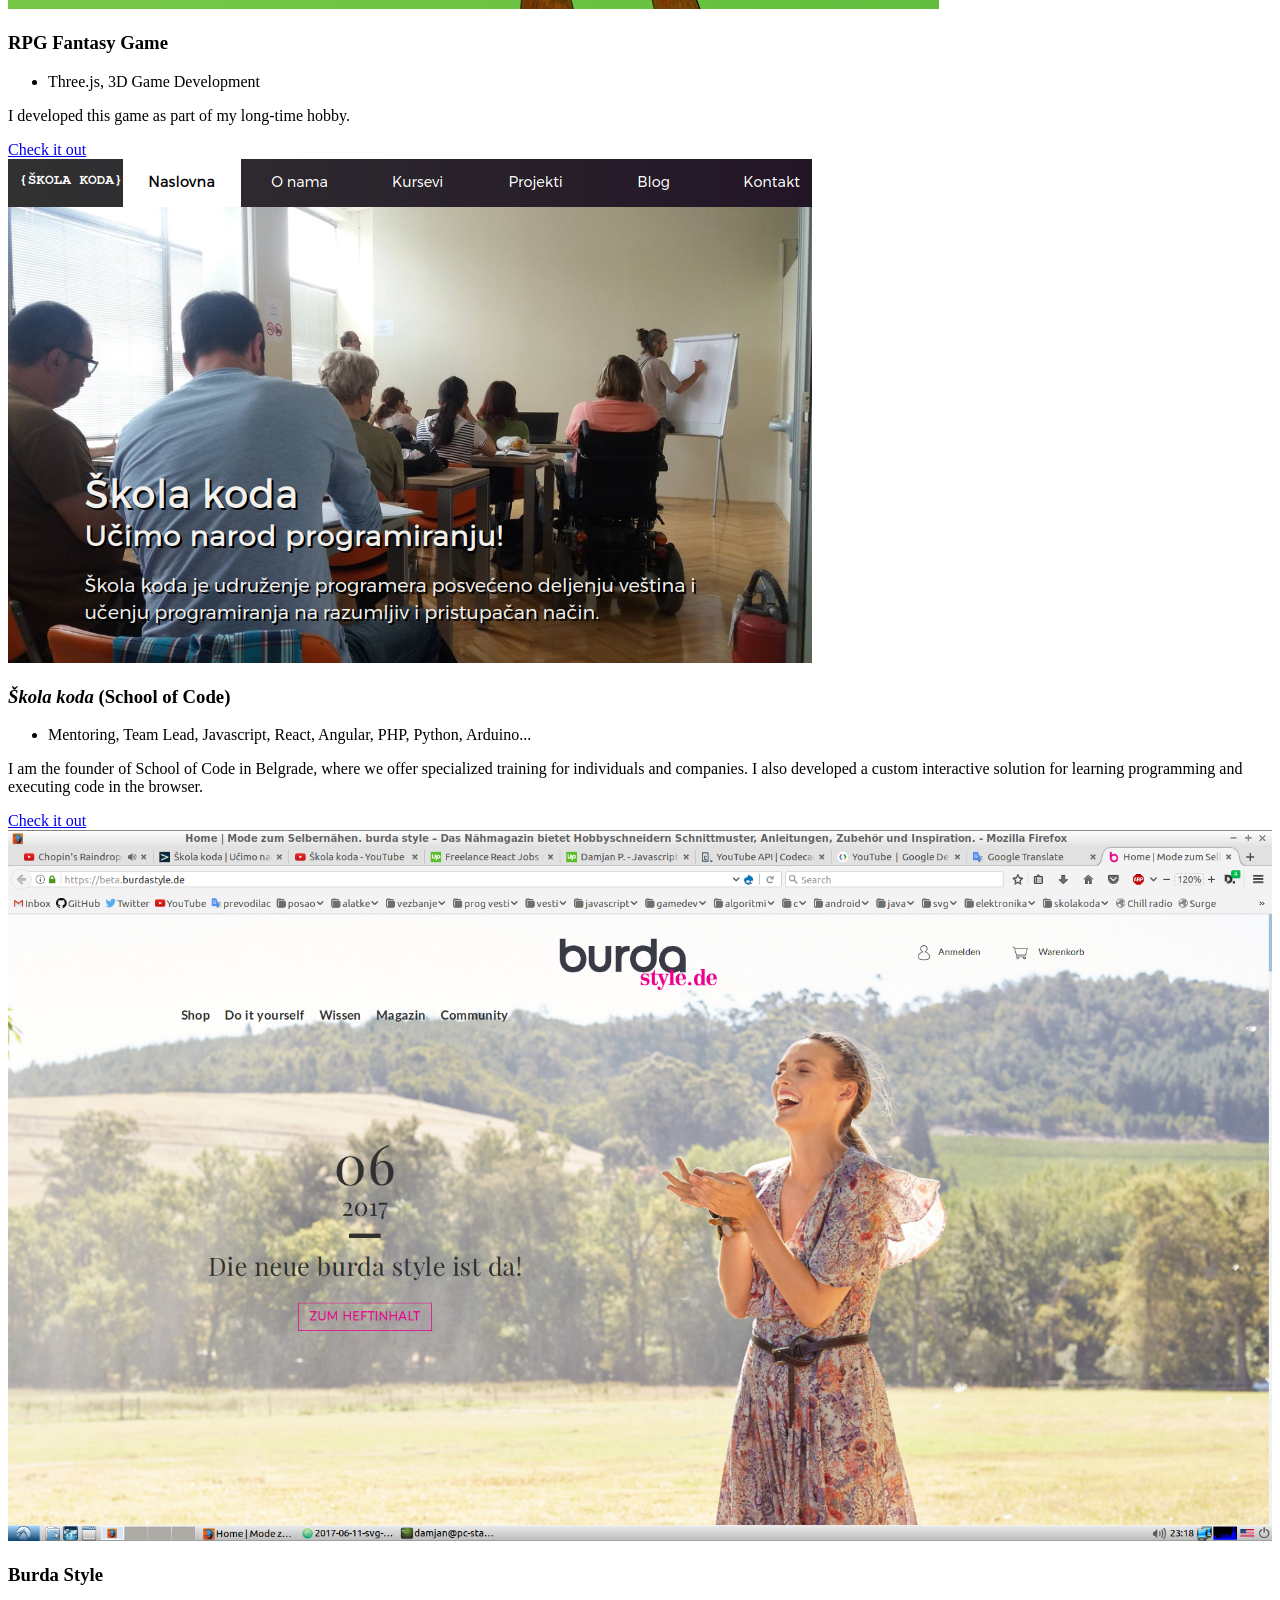
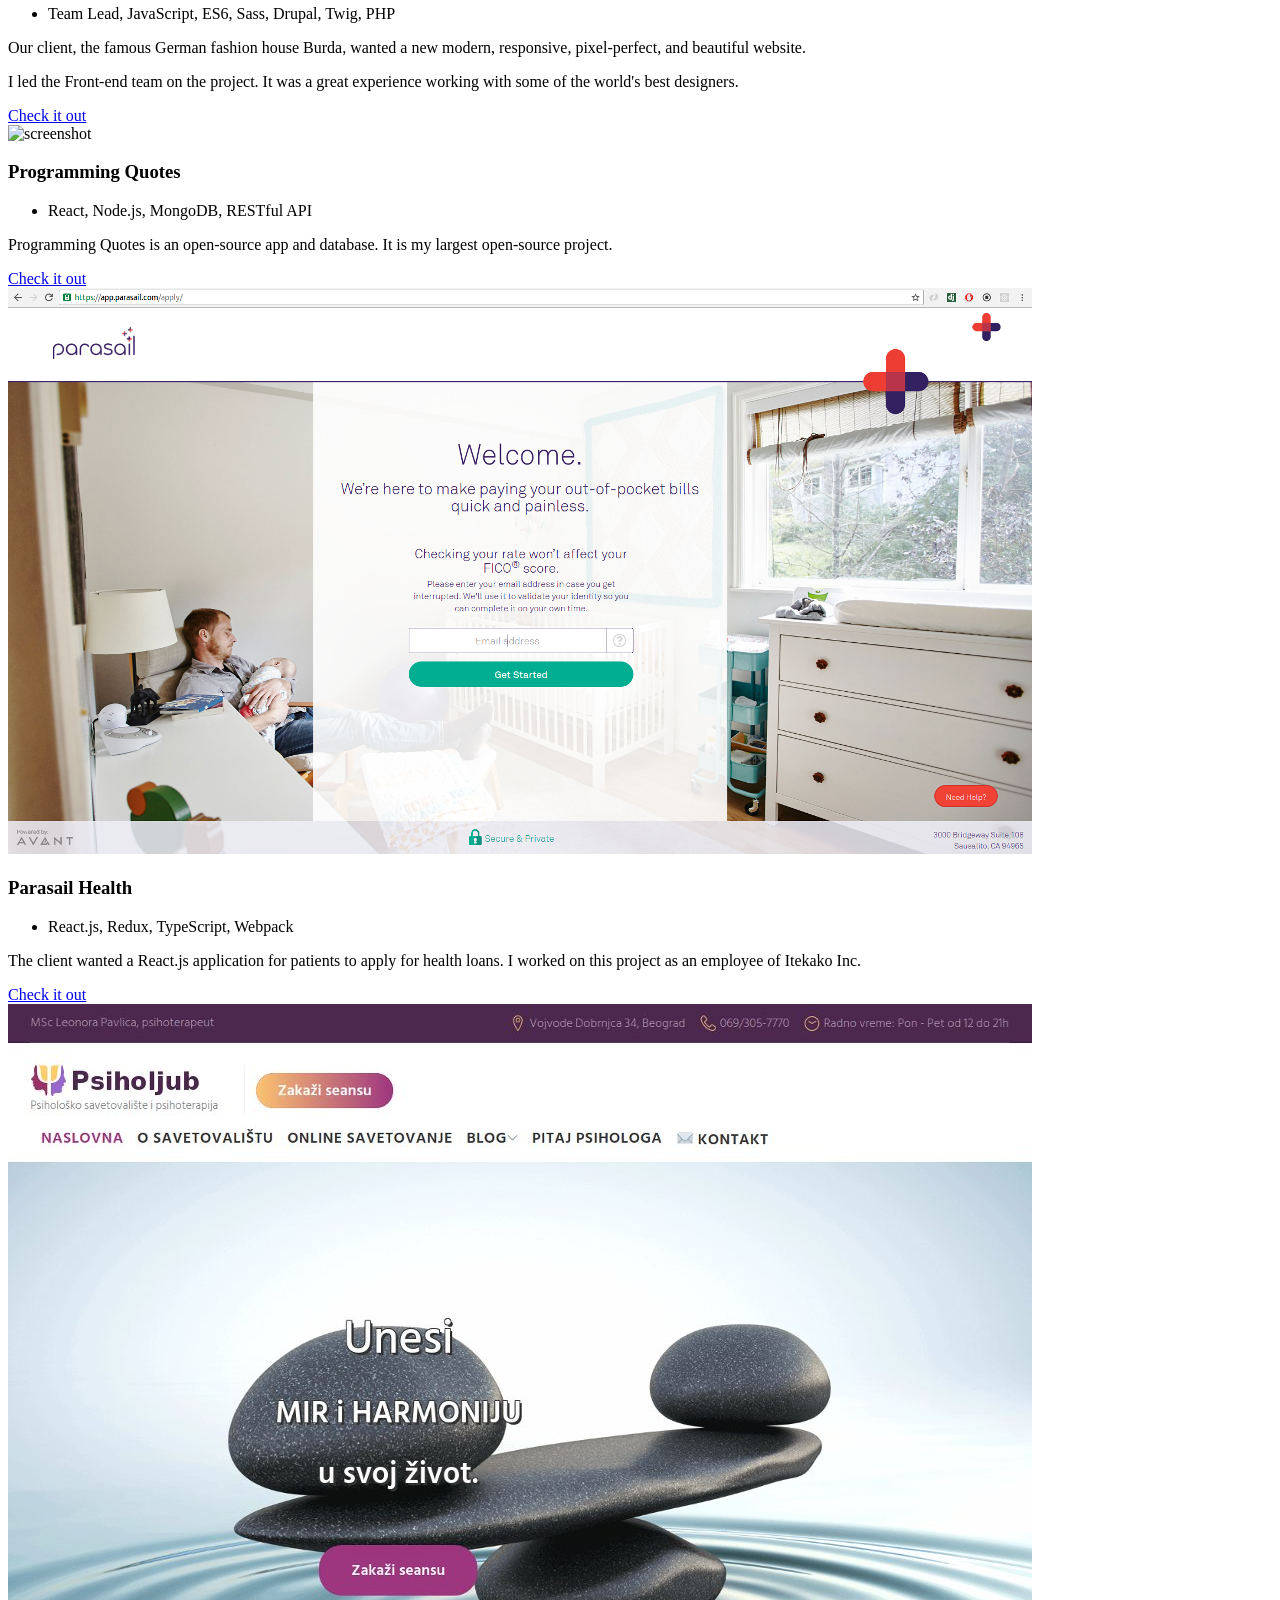
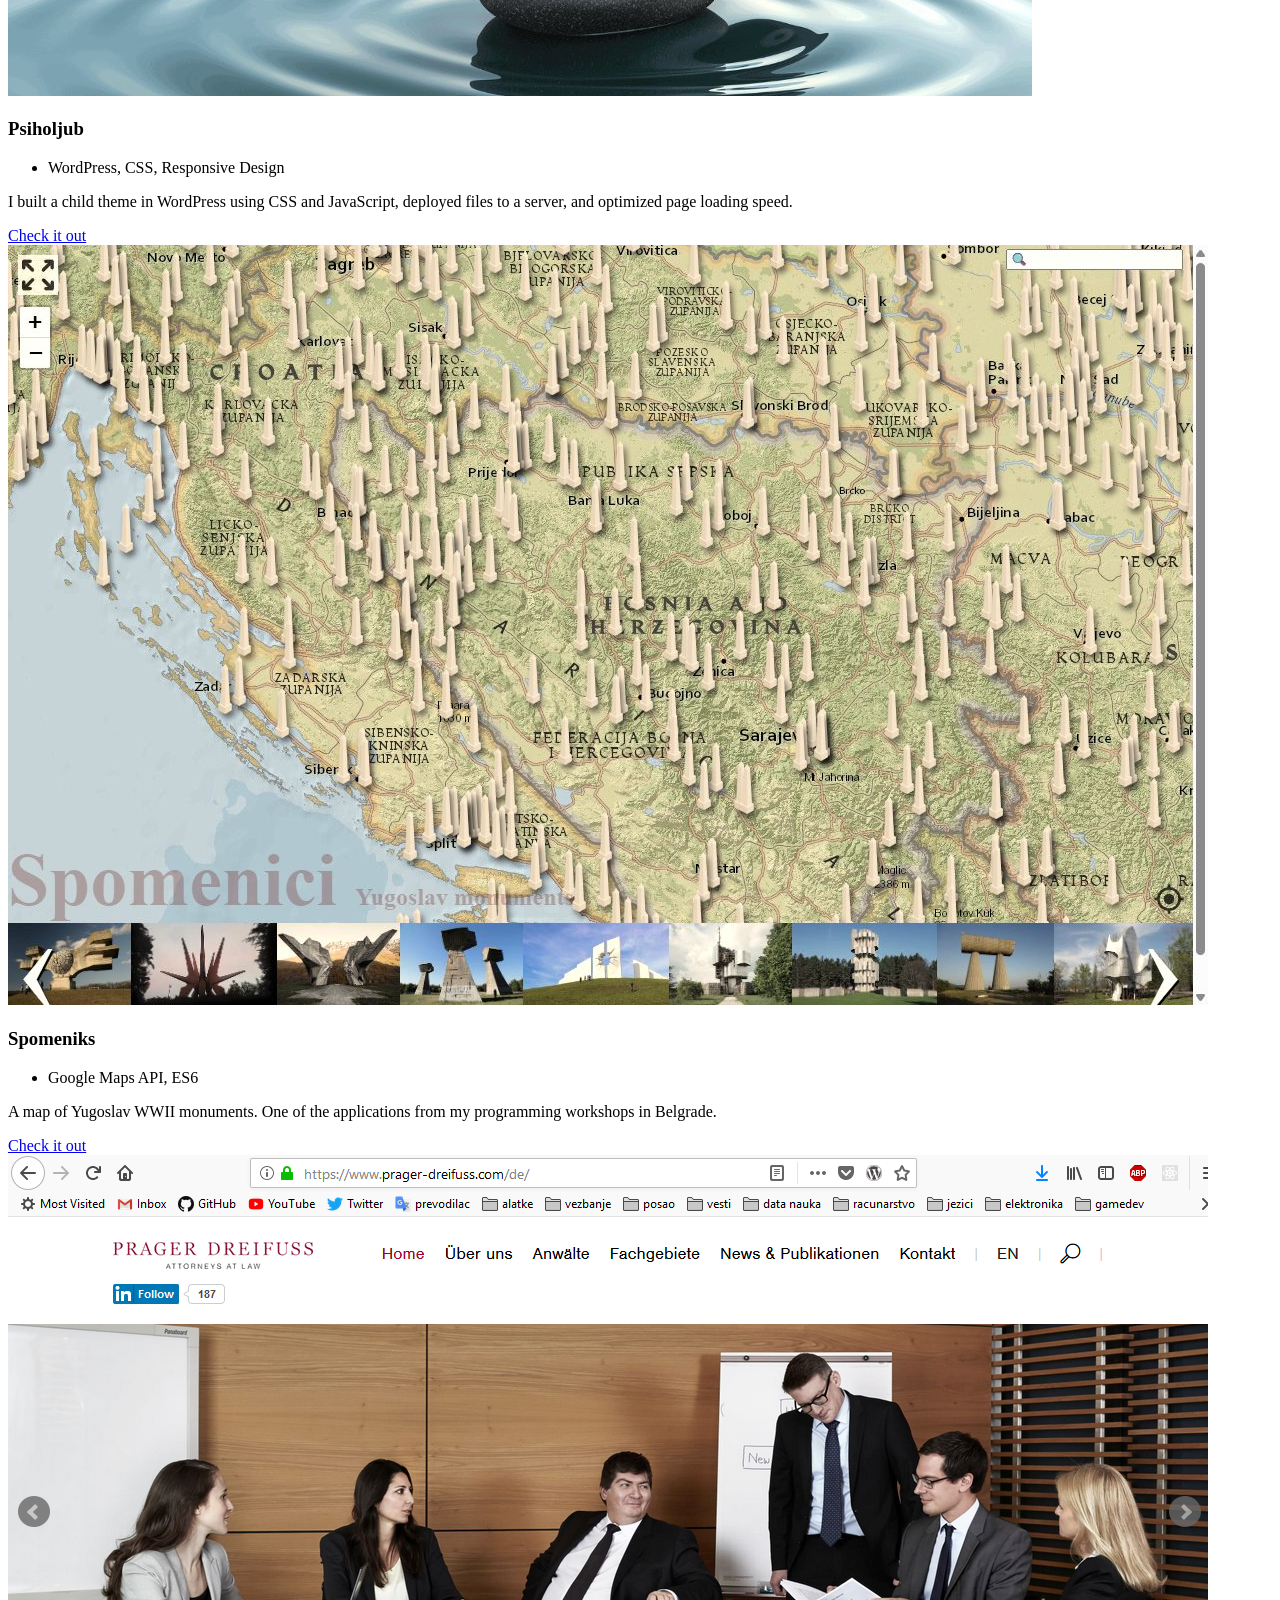
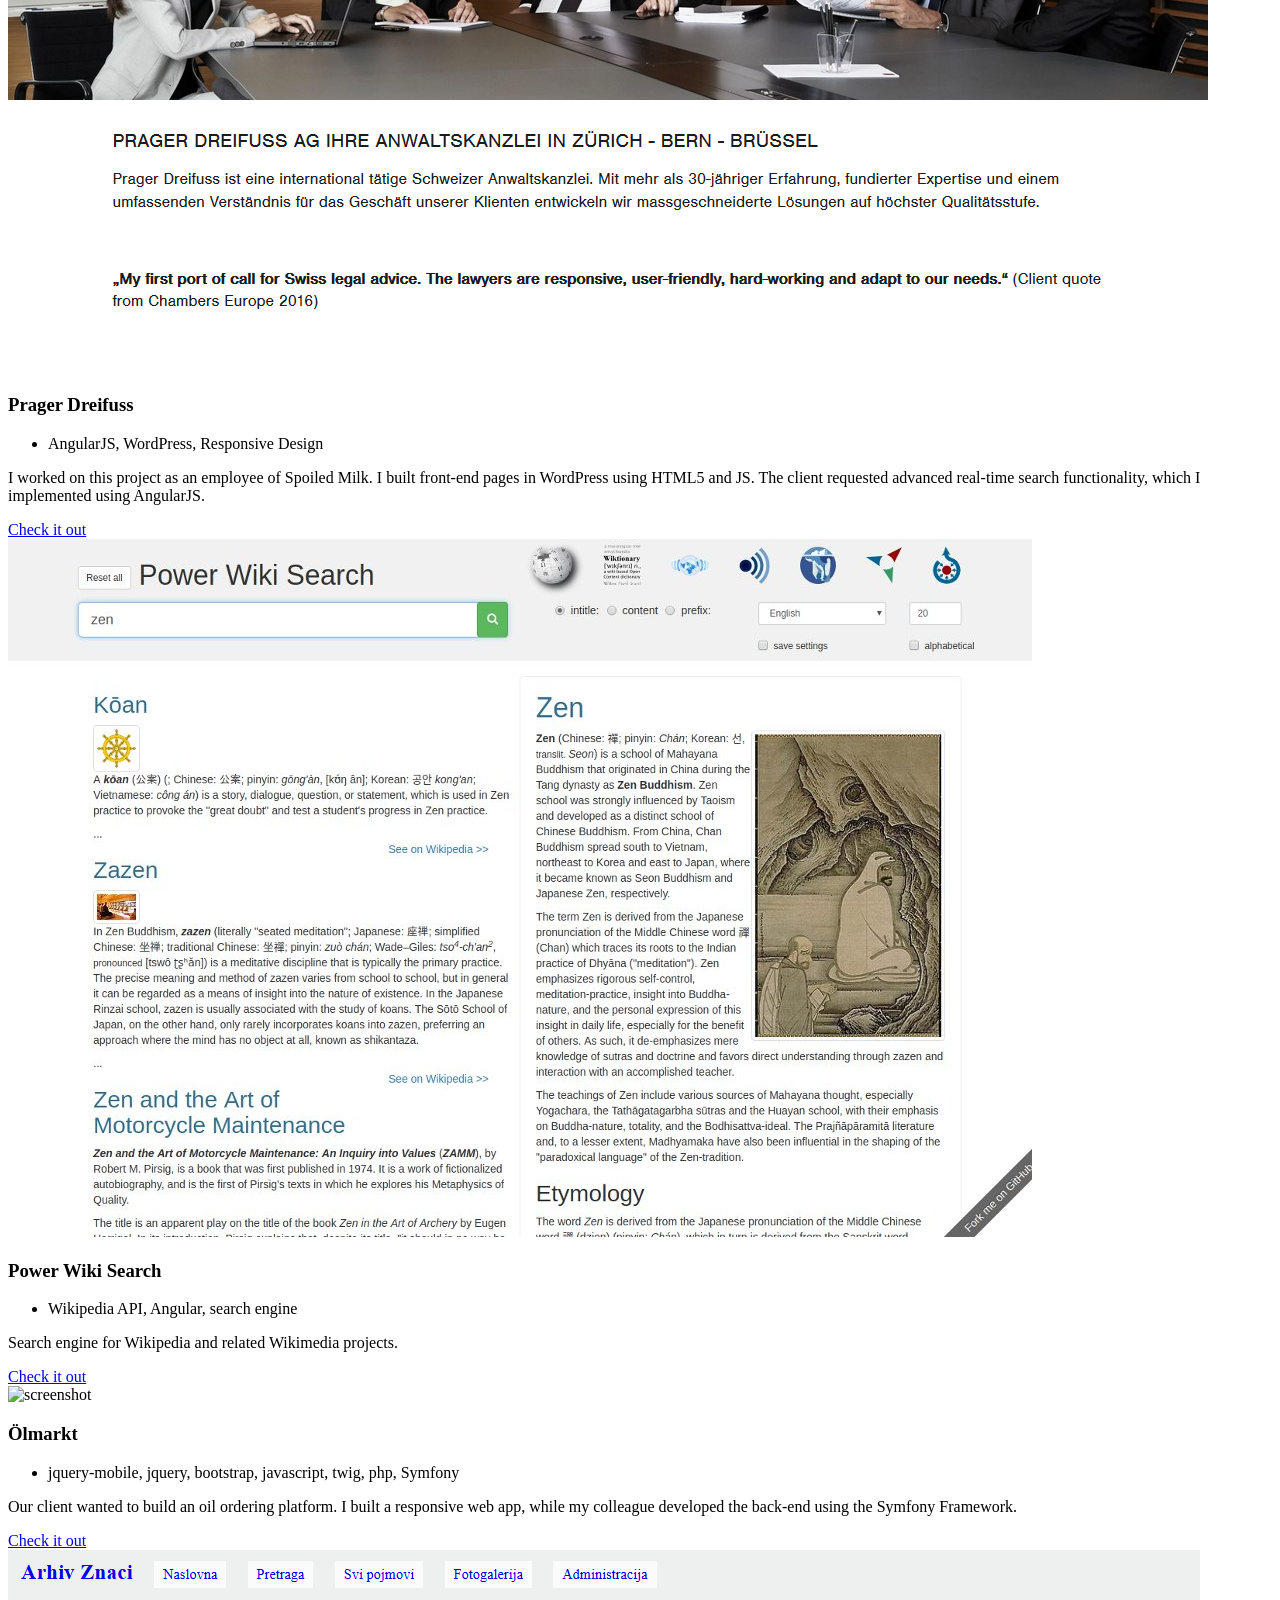
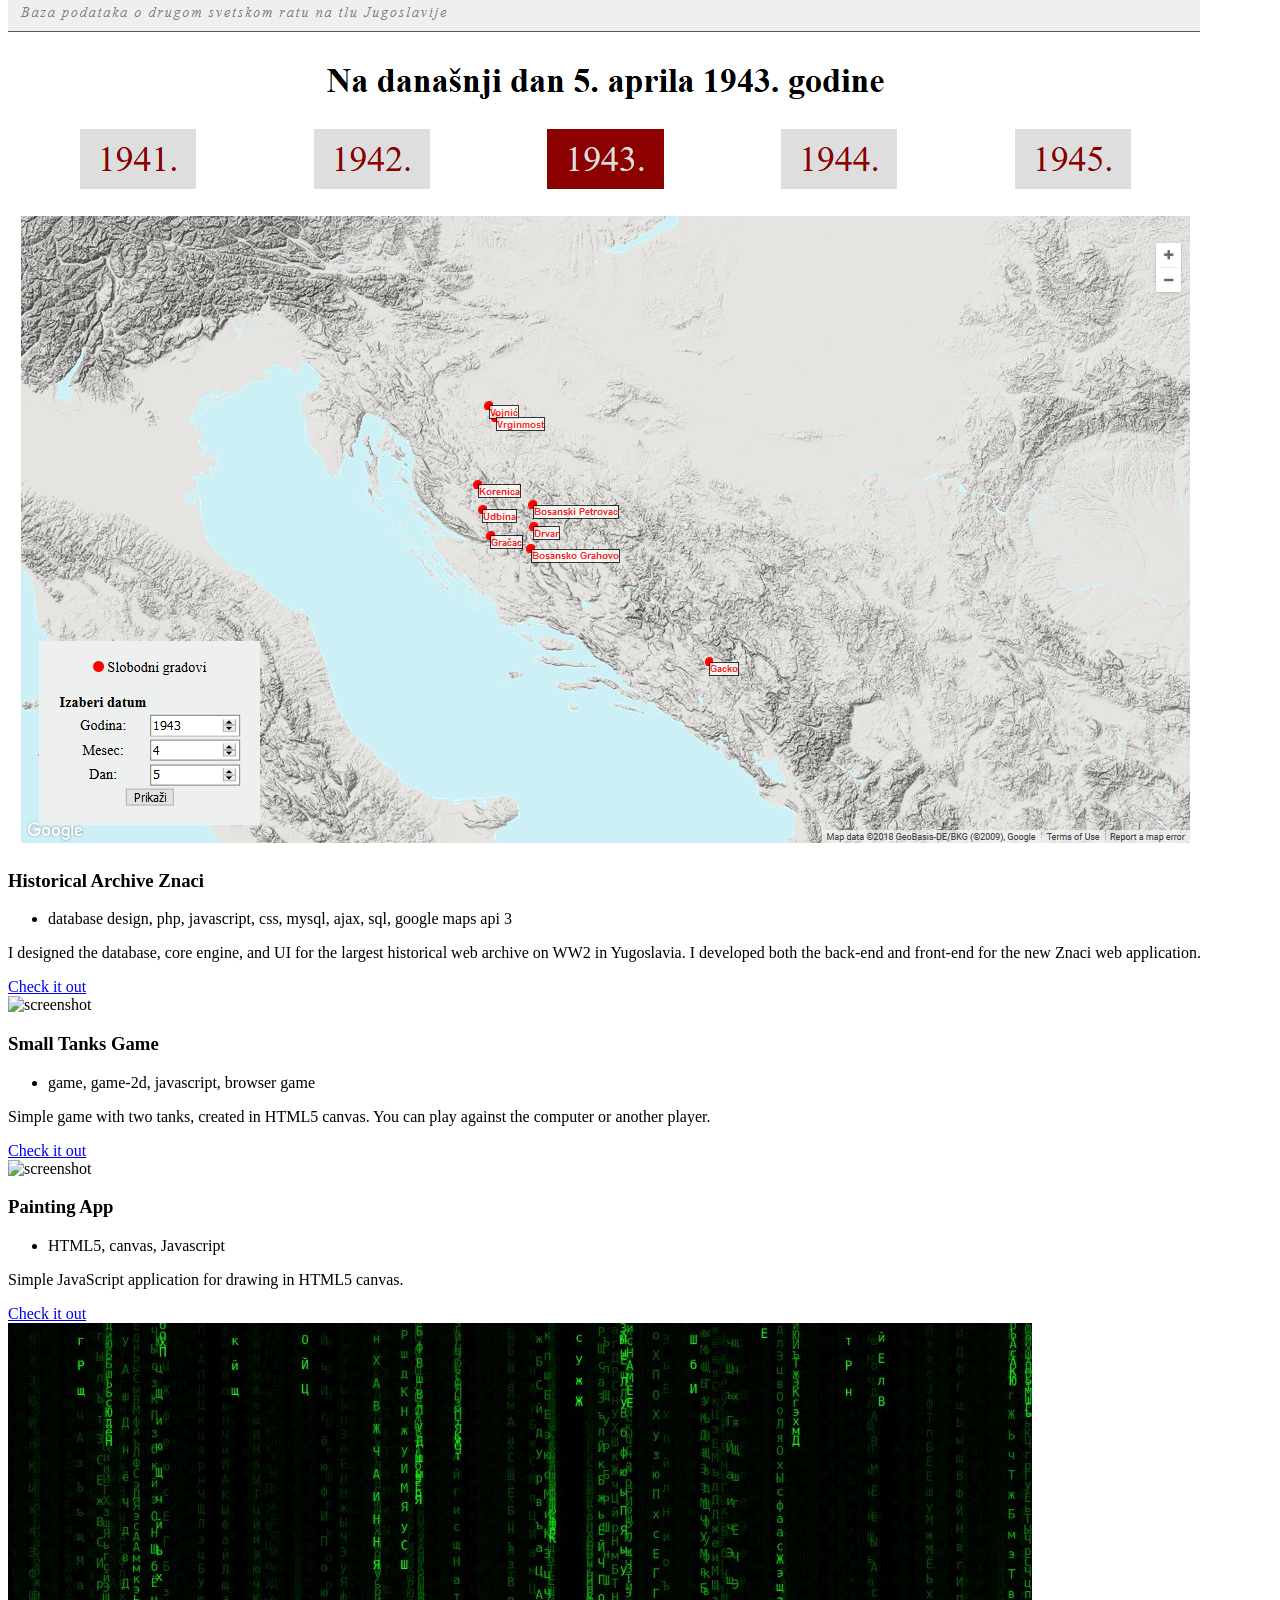
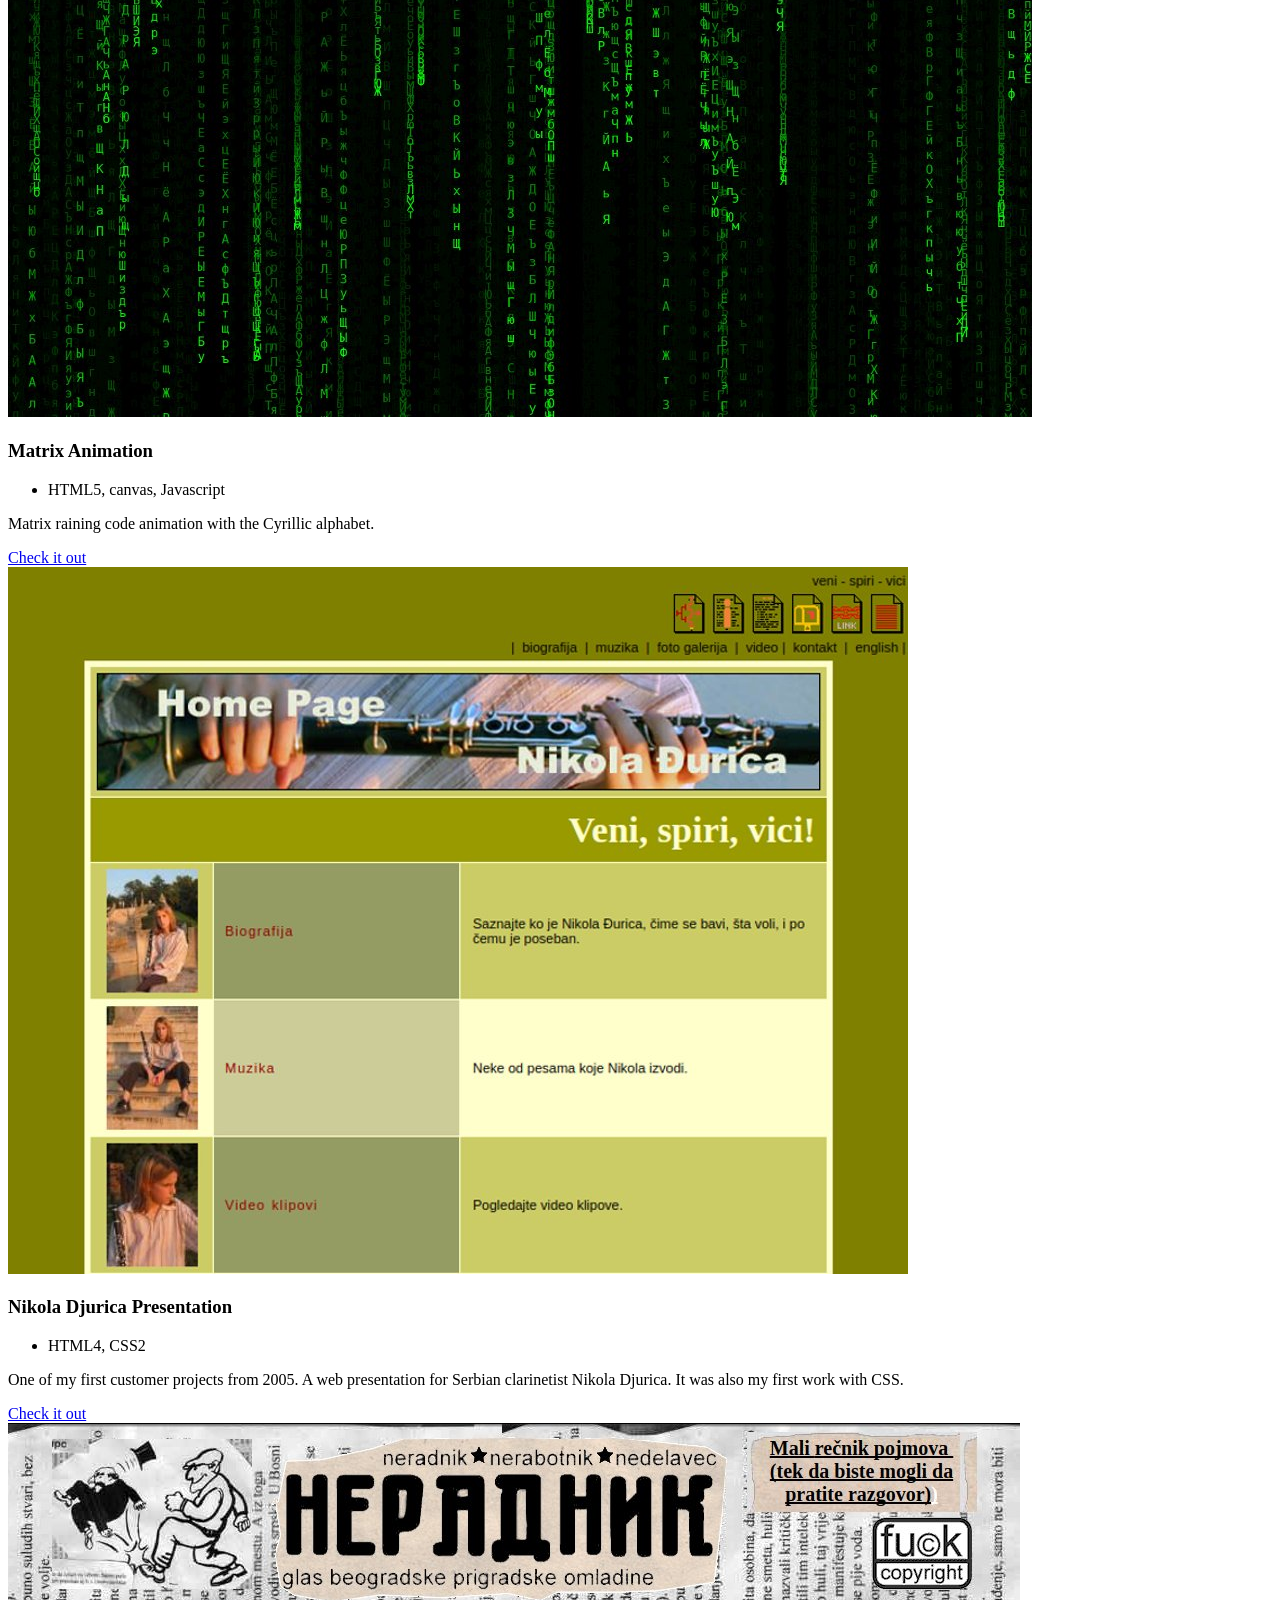
==== commit 9257152c: "Мѫдролюбъ" ====
--- a/portfolio.html
+++ b/portfolio.html
@@ -16,7 +16,7 @@
   <a class="skip-link" href="#about">Skip to content</a>
   <header class="site-header">
     <div class="header-inner">
-      <a class="site-name" href="index.html">Mudroljub</a>
+      <a class="site-name" href="index.html">Мѫдролюбъ</a>
       <nav aria-label="Glavna navigacija">
         <a href="index.html">Projekti</a>
         <a href="portfolio.html" aria-current="page">Portfolio</a>
